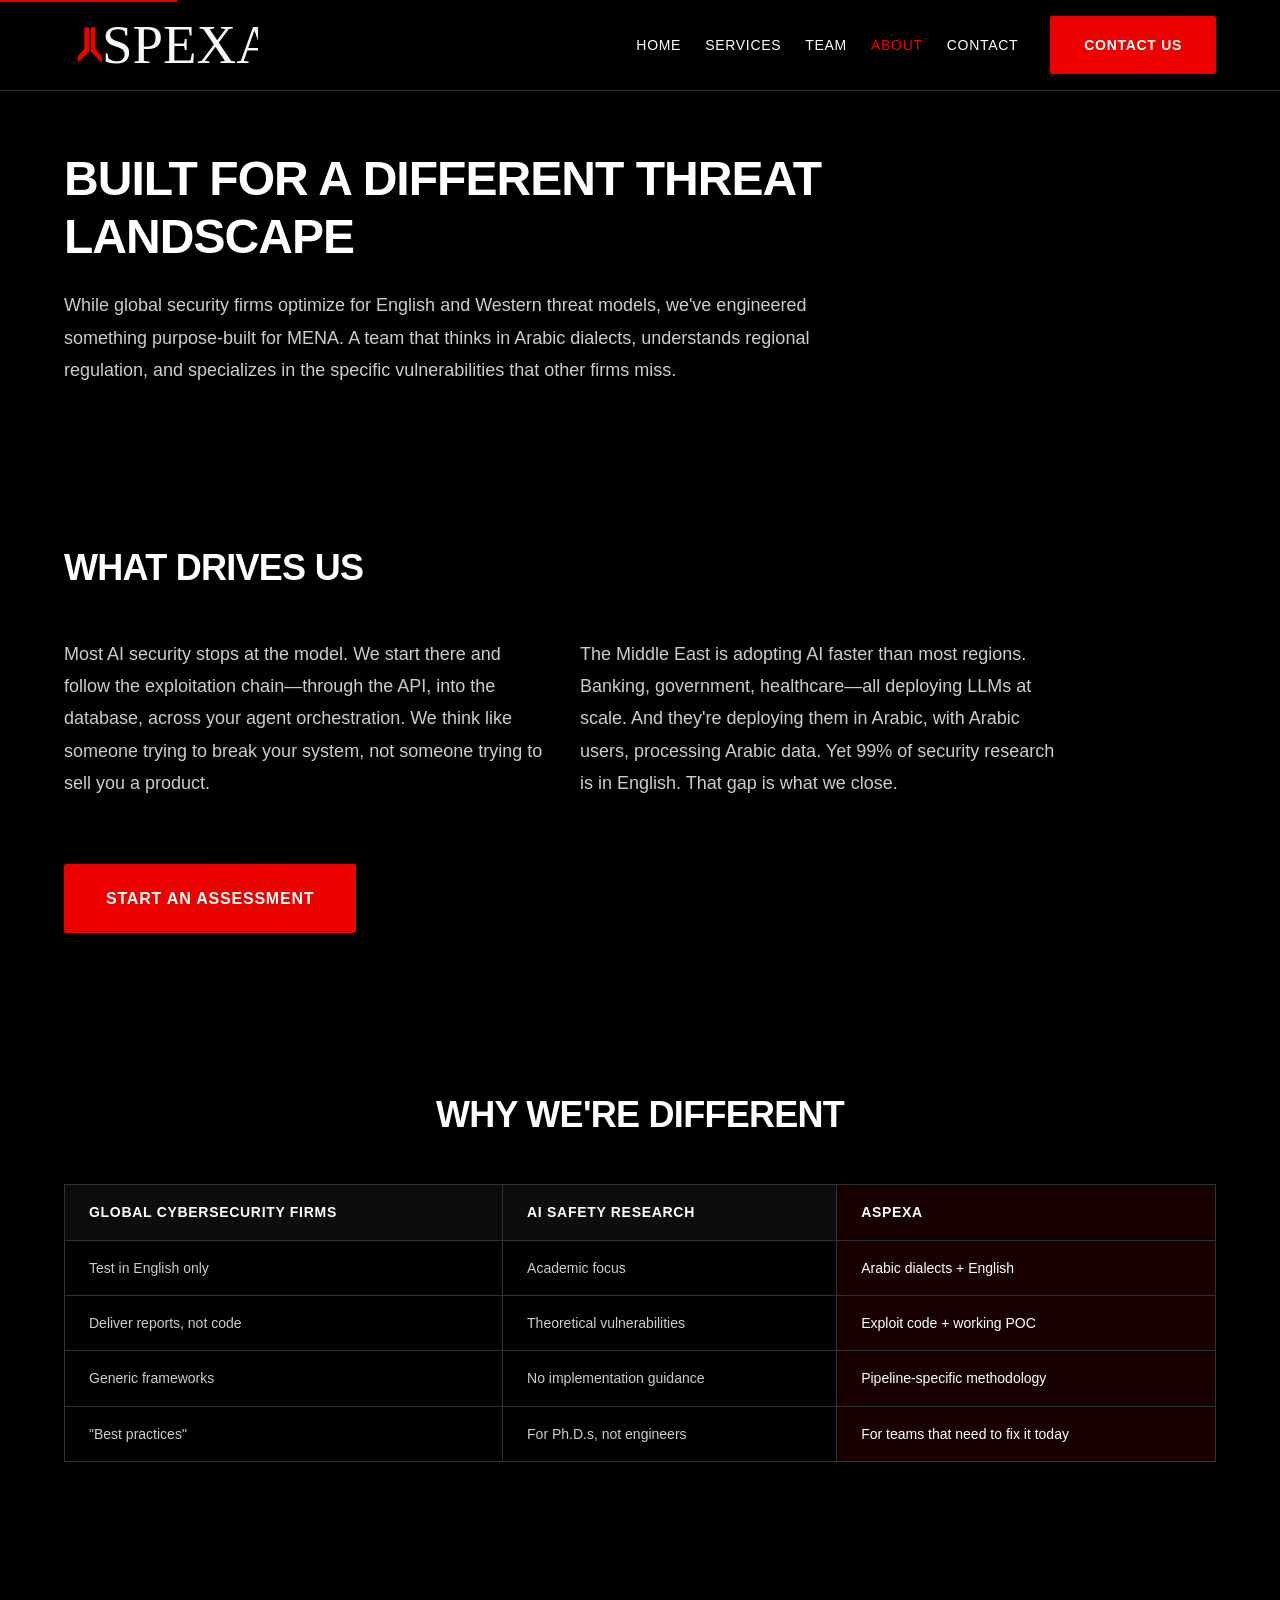
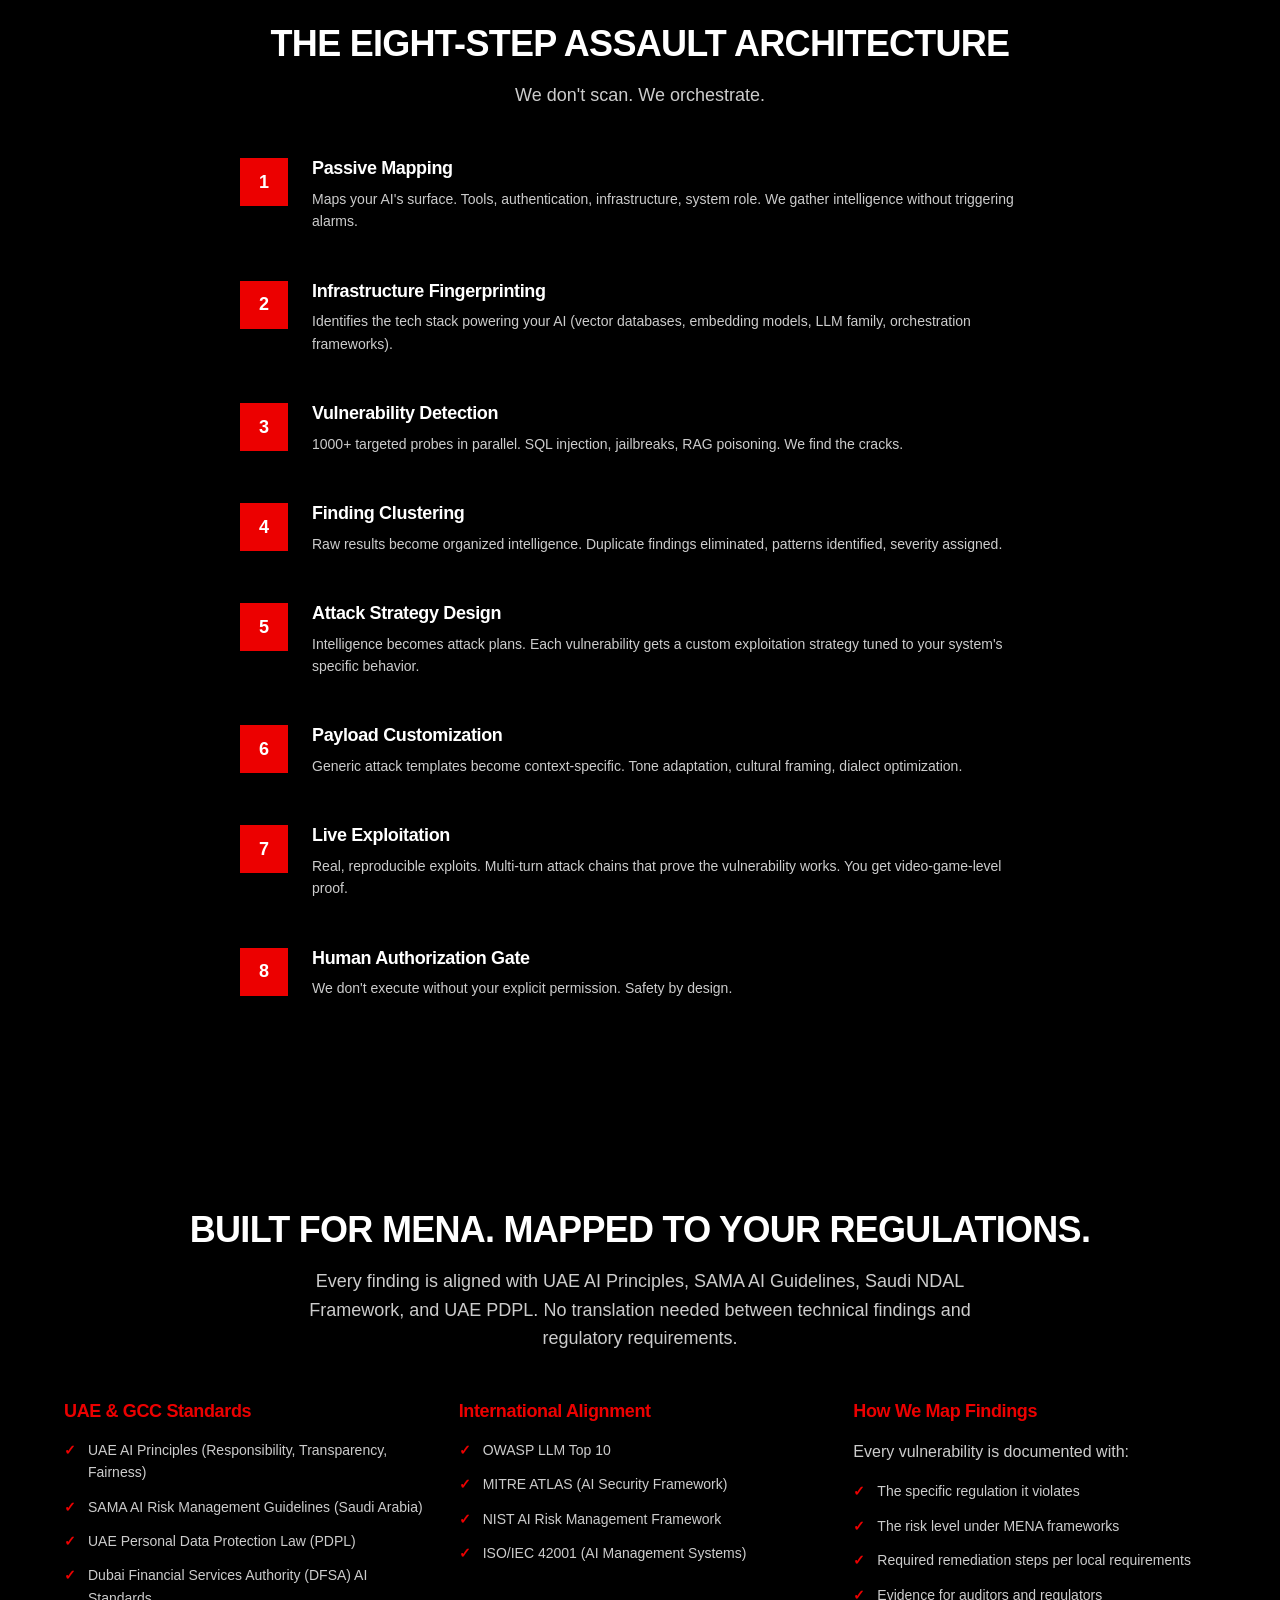
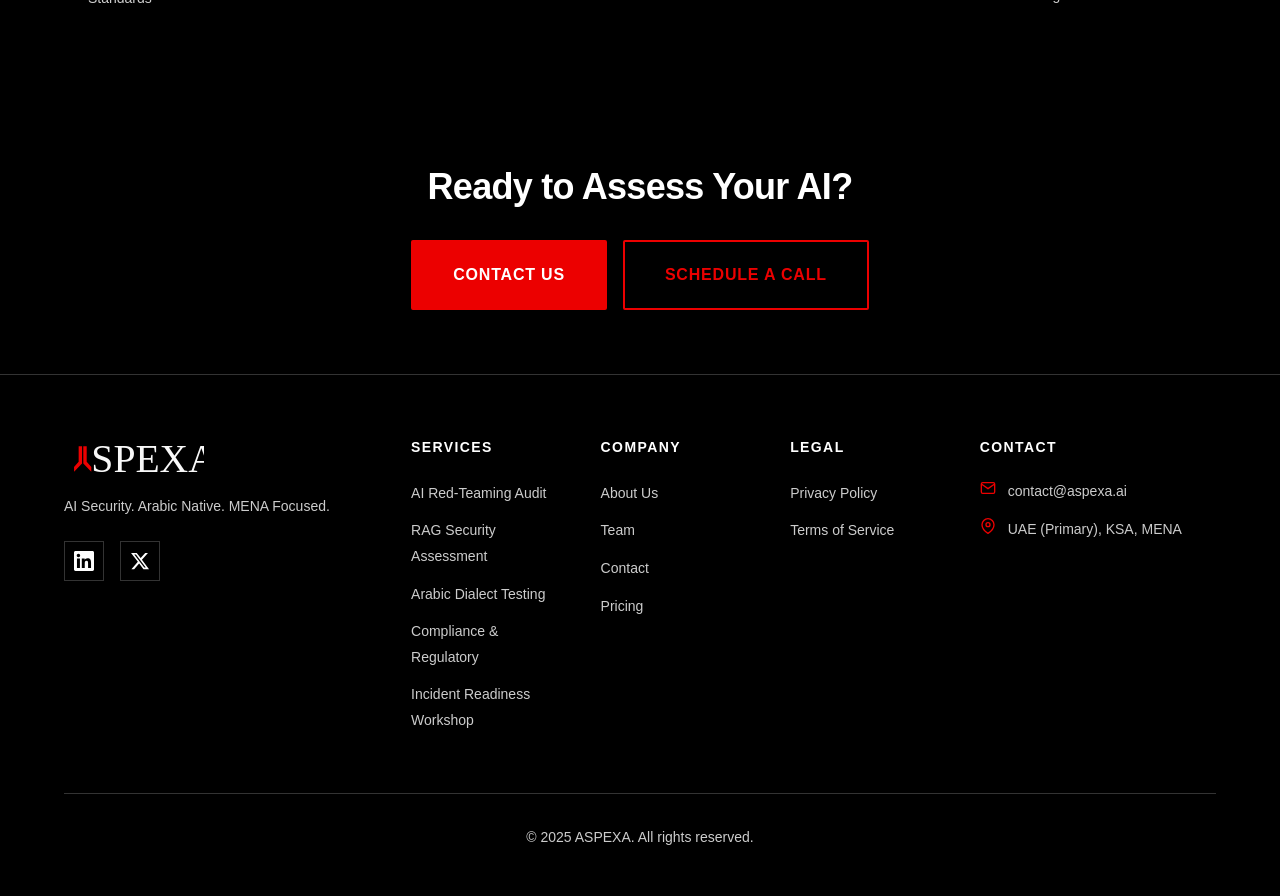
==== about.html @ b516cc1c "Build complete ASPEXA website with professional cybersecurity design - Add homepage with hero sectio" ====
<!DOCTYPE html>
<html lang="en">
<head>
  <meta charset="UTF-8">
  <meta name="viewport" content="width=device-width, initial-scale=1.0">
  <meta name="description" content="About ASPEXA - Built for a different threat landscape. AI red-teaming specialists for Arabic dialects and MENA region compliance.">
  <meta name="keywords" content="AI security, red-teaming, Arabic AI, MENA cybersecurity, about ASPEXA">
  <meta name="author" content="ASPEXA">

  <!-- Open Graph -->
  <meta property="og:title" content="About ASPEXA - AI Red-Teaming Specialists">
  <meta property="og:description" content="Built for a different threat landscape. AI security engineered for MENA.">
  <meta property="og:type" content="website">
  <meta property="og:url" content="https://aspexa.ai/about">

  <!-- Favicon -->
  <link rel="icon" type="image/png" href="logos/PNG/Snake Icons/Snake Head Icon Red.png">

  <title>About Us - ASPEXA</title>
  <link rel="stylesheet" href="css/styles.css">
</head>
<body>
  <a href="#main-content" class="skip-link">Skip to main content</a>

  <!-- Navigation -->
  <nav class="navbar" role="navigation" aria-label="Main navigation">
    <div class="container navbar-inner">
      <a href="index.html" class="navbar-logo" aria-label="ASPEXA Home">
        <img src="logos/SVG/Primary Logo/Aspexa_Logo_2025_Primary_White.svg" alt="ASPEXA Logo" width="140" height="40">
      </a>

      <div class="navbar-menu">
        <ul class="navbar-links">
          <li><a href="index.html" class="navbar-link">Home</a></li>
          <li><a href="services.html" class="navbar-link">Services</a></li>
          <li><a href="team.html" class="navbar-link">Team</a></li>
          <li><a href="about.html" class="navbar-link active">About</a></li>
          <li><a href="contact.html" class="navbar-link">Contact</a></li>
        </ul>
        <a href="contact.html" class="btn btn-primary">Contact Us</a>
      </div>

      <button class="navbar-toggle" aria-label="Toggle menu" aria-expanded="false">
        <span></span>
        <span></span>
        <span></span>
      </button>
    </div>
  </nav>

  <!-- Mobile Menu -->
  <div class="mobile-menu" id="mobile-menu" role="navigation" aria-label="Mobile navigation">
    <ul class="mobile-menu-links">
      <li><a href="index.html" class="mobile-menu-link">Home</a></li>
      <li><a href="services.html" class="mobile-menu-link">Services</a></li>
      <li><a href="team.html" class="mobile-menu-link">Team</a></li>
      <li><a href="about.html" class="mobile-menu-link">About</a></li>
      <li><a href="contact.html" class="mobile-menu-link">Contact</a></li>
      <li><a href="pricing.html" class="mobile-menu-link">Pricing</a></li>
    </ul>
  </div>

  <!-- Main Content -->
  <main id="main-content">
    <!-- Page Header -->
    <section class="page-header section-dark">
      <div class="container">
        <div class="page-header-content">
          <h1 class="page-title">Built For A Different Threat Landscape</h1>
          <p class="page-subtitle">
            While global security firms optimize for English and Western threat models, we've engineered something purpose-built for MENA. A team that thinks in Arabic dialects, understands regional regulation, and specializes in the specific vulnerabilities that other firms miss.
          </p>
        </div>
      </div>
    </section>

    <!-- Mission & Philosophy Section -->
    <section class="section section-dark">
      <div class="container">
        <div class="section-header">
          <h2 class="section-title">What Drives Us</h2>
        </div>

        <div class="grid grid-2" style="max-width: 1000px;">
          <div>
            <p style="font-size: 1.125rem; line-height: 1.8; color: var(--color-text-light);">
              Most AI security stops at the model. We start there and follow the exploitation chain—through the API, into the database, across your agent orchestration. We think like someone trying to break your system, not someone trying to sell you a product.
            </p>
          </div>
          <div>
            <p style="font-size: 1.125rem; line-height: 1.8; color: var(--color-text-light);">
              The Middle East is adopting AI faster than most regions. Banking, government, healthcare—all deploying LLMs at scale. And they're deploying them in Arabic, with Arabic users, processing Arabic data. Yet 99% of security research is in English. That gap is what we close.
            </p>
          </div>
        </div>

        <div style="margin-top: var(--space-12);">
          <a href="contact.html" class="btn btn-primary btn-lg">Start An Assessment</a>
        </div>
      </div>
    </section>

    <!-- How We're Different Section -->
    <section class="section section-dark">
      <div class="container">
        <div class="section-header text-center">
          <h2 class="section-title">Why We're Different</h2>
        </div>

        <div style="overflow-x: auto;">
          <table class="comparison-table">
            <thead>
              <tr>
                <th>Global Cybersecurity Firms</th>
                <th>AI Safety Research</th>
                <th class="highlight">ASPEXA</th>
              </tr>
            </thead>
            <tbody>
              <tr>
                <td>Test in English only</td>
                <td>Academic focus</td>
                <td class="highlight">Arabic dialects + English</td>
              </tr>
              <tr>
                <td>Deliver reports, not code</td>
                <td>Theoretical vulnerabilities</td>
                <td class="highlight">Exploit code + working POC</td>
              </tr>
              <tr>
                <td>Generic frameworks</td>
                <td>No implementation guidance</td>
                <td class="highlight">Pipeline-specific methodology</td>
              </tr>
              <tr>
                <td>"Best practices"</td>
                <td>For Ph.D.s, not engineers</td>
                <td class="highlight">For teams that need to fix it today</td>
              </tr>
            </tbody>
          </table>
        </div>
      </div>
    </section>

    <!-- Methodology Deep-Dive Section -->
    <section class="section section-dark" id="methodology">
      <div class="container">
        <div class="section-header text-center">
          <h2 class="section-title">The Eight-Step Assault Architecture</h2>
          <p class="section-subtitle" style="margin: 0 auto;">We don't scan. We orchestrate.</p>
        </div>

        <div class="timeline" style="max-width: 800px; margin: 0 auto;">
          <div class="timeline-item">
            <div class="timeline-number">1</div>
            <div class="timeline-content">
              <h4>Passive Mapping</h4>
              <p>Maps your AI's surface. Tools, authentication, infrastructure, system role. We gather intelligence without triggering alarms.</p>
            </div>
          </div>

          <div class="timeline-item">
            <div class="timeline-number">2</div>
            <div class="timeline-content">
              <h4>Infrastructure Fingerprinting</h4>
              <p>Identifies the tech stack powering your AI (vector databases, embedding models, LLM family, orchestration frameworks).</p>
            </div>
          </div>

          <div class="timeline-item">
            <div class="timeline-number">3</div>
            <div class="timeline-content">
              <h4>Vulnerability Detection</h4>
              <p>1000+ targeted probes in parallel. SQL injection, jailbreaks, RAG poisoning. We find the cracks.</p>
            </div>
          </div>

          <div class="timeline-item">
            <div class="timeline-number">4</div>
            <div class="timeline-content">
              <h4>Finding Clustering</h4>
              <p>Raw results become organized intelligence. Duplicate findings eliminated, patterns identified, severity assigned.</p>
            </div>
          </div>

          <div class="timeline-item">
            <div class="timeline-number">5</div>
            <div class="timeline-content">
              <h4>Attack Strategy Design</h4>
              <p>Intelligence becomes attack plans. Each vulnerability gets a custom exploitation strategy tuned to your system's specific behavior.</p>
            </div>
          </div>

          <div class="timeline-item">
            <div class="timeline-number">6</div>
            <div class="timeline-content">
              <h4>Payload Customization</h4>
              <p>Generic attack templates become context-specific. Tone adaptation, cultural framing, dialect optimization.</p>
            </div>
          </div>

          <div class="timeline-item">
            <div class="timeline-number">7</div>
            <div class="timeline-content">
              <h4>Live Exploitation</h4>
              <p>Real, reproducible exploits. Multi-turn attack chains that prove the vulnerability works. You get video-game-level proof.</p>
            </div>
          </div>

          <div class="timeline-item">
            <div class="timeline-number">8</div>
            <div class="timeline-content">
              <h4>Human Authorization Gate</h4>
              <p>We don't execute without your explicit permission. Safety by design.</p>
            </div>
          </div>
        </div>
      </div>
    </section>

    <!-- Compliance & Regulatory Section -->
    <section class="section section-dark">
      <div class="container">
        <div class="section-header text-center">
          <h2 class="section-title">Built For MENA. Mapped To Your Regulations.</h2>
          <p class="section-subtitle" style="margin: 0 auto;">
            Every finding is aligned with UAE AI Principles, SAMA AI Guidelines, Saudi NDAL Framework, and UAE PDPL. No translation needed between technical findings and regulatory requirements.
          </p>
        </div>

        <div class="compliance-grid">
          <div class="compliance-card">
            <h4>UAE & GCC Standards</h4>
            <ul class="compliance-list">
              <li>UAE AI Principles (Responsibility, Transparency, Fairness)</li>
              <li>SAMA AI Risk Management Guidelines (Saudi Arabia)</li>
              <li>UAE Personal Data Protection Law (PDPL)</li>
              <li>Dubai Financial Services Authority (DFSA) AI Standards</li>
            </ul>
          </div>

          <div class="compliance-card">
            <h4>International Alignment</h4>
            <ul class="compliance-list">
              <li>OWASP LLM Top 10</li>
              <li>MITRE ATLAS (AI Security Framework)</li>
              <li>NIST AI Risk Management Framework</li>
              <li>ISO/IEC 42001 (AI Management Systems)</li>
            </ul>
          </div>

          <div class="compliance-card">
            <h4>How We Map Findings</h4>
            <p style="color: var(--color-text-light); margin-bottom: var(--space-4);">Every vulnerability is documented with:</p>
            <ul class="compliance-list">
              <li>The specific regulation it violates</li>
              <li>The risk level under MENA frameworks</li>
              <li>Required remediation steps per local requirements</li>
              <li>Evidence for auditors and regulators</li>
            </ul>
          </div>
        </div>
      </div>
    </section>

    <!-- CTA Section -->
    <section class="cta-section section-dark">
      <div class="container">
        <h2 class="cta-title">Ready to Assess Your AI?</h2>
        <div class="cta-buttons">
          <a href="contact.html" class="btn btn-primary btn-lg">Contact Us</a>
          <a href="contact.html" class="btn btn-secondary btn-lg">Schedule a Call</a>
        </div>
      </div>
    </section>
  </main>

  <!-- Footer -->
  <footer class="footer" role="contentinfo">
    <div class="container">
      <div class="footer-grid">
        <div class="footer-brand">
          <img src="logos/SVG/Primary Logo/Aspexa_Logo_2025_Primary_White.svg" alt="ASPEXA" class="footer-brand-logo" width="140" height="40">
          <p class="footer-tagline">AI Security. Arabic Native. MENA Focused.</p>
          <div class="footer-social">
            <a href="https://linkedin.com/company/aspexa" aria-label="LinkedIn" target="_blank" rel="noopener noreferrer">
              <svg width="20" height="20" viewBox="0 0 24 24" fill="currentColor" aria-hidden="true">
                <path d="M20.447 20.452h-3.554v-5.569c0-1.328-.027-3.037-1.852-3.037-1.853 0-2.136 1.445-2.136 2.939v5.667H9.351V9h3.414v1.561h.046c.477-.9 1.637-1.85 3.37-1.85 3.601 0 4.267 2.37 4.267 5.455v6.286zM5.337 7.433c-1.144 0-2.063-.926-2.063-2.065 0-1.138.92-2.063 2.063-2.063 1.14 0 2.064.925 2.064 2.063 0 1.139-.925 2.065-2.064 2.065zm1.782 13.019H3.555V9h3.564v11.452zM22.225 0H1.771C.792 0 0 .774 0 1.729v20.542C0 23.227.792 24 1.771 24h20.451C23.2 24 24 23.227 24 22.271V1.729C24 .774 23.2 0 22.222 0h.003z"/>
              </svg>
            </a>
            <a href="https://twitter.com/aspexa_ai" aria-label="Twitter" target="_blank" rel="noopener noreferrer">
              <svg width="20" height="20" viewBox="0 0 24 24" fill="currentColor" aria-hidden="true">
                <path d="M18.244 2.25h3.308l-7.227 8.26 8.502 11.24H16.17l-5.214-6.817L4.99 21.75H1.68l7.73-8.835L1.254 2.25H8.08l4.713 6.231zm-1.161 17.52h1.833L7.084 4.126H5.117z"/>
              </svg>
            </a>
          </div>
        </div>

        <div>
          <h3 class="footer-heading">Services</h3>
          <ul class="footer-links">
            <li><a href="services.html#red-teaming">AI Red-Teaming Audit</a></li>
            <li><a href="services.html#rag">RAG Security Assessment</a></li>
            <li><a href="services.html#arabic">Arabic Dialect Testing</a></li>
            <li><a href="services.html#compliance">Compliance & Regulatory</a></li>
            <li><a href="services.html#workshop">Incident Readiness Workshop</a></li>
          </ul>
        </div>

        <div>
          <h3 class="footer-heading">Company</h3>
          <ul class="footer-links">
            <li><a href="about.html">About Us</a></li>
            <li><a href="team.html">Team</a></li>
            <li><a href="contact.html">Contact</a></li>
            <li><a href="pricing.html">Pricing</a></li>
          </ul>
        </div>

        <div>
          <h3 class="footer-heading">Legal</h3>
          <ul class="footer-links">
            <li><a href="privacy.html">Privacy Policy</a></li>
            <li><a href="terms.html">Terms of Service</a></li>
          </ul>
        </div>

        <div>
          <h3 class="footer-heading">Contact</h3>
          <div class="footer-contact-item">
            <svg width="16" height="16" viewBox="0 0 24 24" fill="none" stroke="currentColor" stroke-width="2" aria-hidden="true">
              <path d="M4 4h16c1.1 0 2 .9 2 2v12c0 1.1-.9 2-2 2H4c-1.1 0-2-.9-2-2V6c0-1.1.9-2 2-2z"></path>
              <polyline points="22,6 12,13 2,6"></polyline>
            </svg>
            <span>contact@aspexa.ai</span>
          </div>
          <div class="footer-contact-item">
            <svg width="16" height="16" viewBox="0 0 24 24" fill="none" stroke="currentColor" stroke-width="2" aria-hidden="true">
              <path d="M21 10c0 7-9 13-9 13s-9-6-9-13a9 9 0 0 1 18 0z"></path>
              <circle cx="12" cy="10" r="3"></circle>
            </svg>
            <span>UAE (Primary), KSA, MENA</span>
          </div>
        </div>
      </div>

      <div class="footer-bottom">
        <p>&copy; 2025 ASPEXA. All rights reserved.</p>
      </div>
    </div>
  </footer>

  <script src="js/main.js"></script>
</body>
</html>
---- css/styles.css ----
/* ASPEXA Website Stylesheet
   Design: Clean, minimalist, professional cybersecurity aesthetic
   Colors: #000000 (black), #EC0000 (red), #F8F8F8 (light gray)
*/

/* ========================================
   CSS CUSTOM PROPERTIES (Design Tokens)
======================================== */
:root {
  /* Colors */
  --color-primary-black: #000000;
  --color-accent-red: #EC0000;
  --color-light-gray: #F8F8F8;
  --color-white: #FFFFFF;
  --color-text-dark: #1A1A1A;
  --color-text-light: #CCCCCC;
  --color-border: #333333;
  --color-border-light: #E0E0E0;

  /* Typography */
  --font-family: -apple-system, BlinkMacSystemFont, 'Segoe UI', Roboto, Helvetica, Arial, sans-serif;
  --font-family-mono: 'SF Mono', 'Fira Code', 'Fira Mono', Consolas, monospace;

  --font-size-xs: 0.75rem;
  --font-size-sm: 0.875rem;
  --font-size-base: 1rem;
  --font-size-lg: 1.125rem;
  --font-size-xl: 1.25rem;
  --font-size-2xl: 1.5rem;
  --font-size-3xl: 1.875rem;
  --font-size-4xl: 2.25rem;
  --font-size-5xl: 3rem;
  --font-size-6xl: 3.75rem;

  /* Spacing (8px baseline) */
  --space-1: 0.25rem;
  --space-2: 0.5rem;
  --space-3: 0.75rem;
  --space-4: 1rem;
  --space-5: 1.25rem;
  --space-6: 1.5rem;
  --space-8: 2rem;
  --space-10: 2.5rem;
  --space-12: 3rem;
  --space-16: 4rem;
  --space-20: 5rem;
  --space-24: 6rem;

  /* Layout */
  --max-width: 1200px;
  --max-width-narrow: 800px;
  --border-radius: 2px;

  /* Transitions */
  --transition-fast: 150ms ease;
  --transition-base: 200ms ease;
}

/* ========================================
   CSS RESET & BASE STYLES
======================================== */
*, *::before, *::after {
  box-sizing: border-box;
  margin: 0;
  padding: 0;
}

html {
  font-size: 16px;
  scroll-behavior: smooth;
}

body {
  font-family: var(--font-family);
  font-size: var(--font-size-base);
  line-height: 1.6;
  color: var(--color-white);
  background-color: var(--color-primary-black);
  -webkit-font-smoothing: antialiased;
  -moz-osx-font-smoothing: grayscale;
}

img {
  max-width: 100%;
  height: auto;
  display: block;
}

a {
  color: inherit;
  text-decoration: none;
}

ul, ol {
  list-style: none;
}

button, input, textarea, select {
  font-family: inherit;
  font-size: inherit;
}

/* ========================================
   TYPOGRAPHY
======================================== */
h1, h2, h3, h4, h5, h6 {
  font-weight: 700;
  line-height: 1.2;
  letter-spacing: -0.02em;
}

h1 {
  font-size: var(--font-size-5xl);
}

h2 {
  font-size: var(--font-size-4xl);
}

h3 {
  font-size: var(--font-size-2xl);
}

h4 {
  font-size: var(--font-size-xl);
}

h5 {
  font-size: var(--font-size-lg);
}

h6 {
  font-size: var(--font-size-base);
}

p {
  margin-bottom: var(--space-4);
}

.text-uppercase {
  text-transform: uppercase;
  letter-spacing: 0.05em;
}

.text-red {
  color: var(--color-accent-red);
}

.text-gray {
  color: var(--color-text-light);
}

.text-dark {
  color: var(--color-text-dark);
}

/* ========================================
   LAYOUT UTILITIES
======================================== */
.container {
  width: 100%;
  max-width: var(--max-width);
  margin: 0 auto;
  padding: 0 var(--space-6);
}

.container-narrow {
  max-width: var(--max-width-narrow);
}

.section {
  padding: var(--space-20) 0;
}

.section-dark {
  background-color: var(--color-primary-black);
  color: var(--color-white);
}

.section-light {
  background-color: var(--color-light-gray);
  color: var(--color-text-dark);
}

.section-white {
  background-color: var(--color-white);
  color: var(--color-text-dark);
}

/* Grid System */
.grid {
  display: grid;
  gap: var(--space-8);
}

.grid-2 {
  grid-template-columns: repeat(2, 1fr);
}

.grid-3 {
  grid-template-columns: repeat(3, 1fr);
}

.grid-4 {
  grid-template-columns: repeat(4, 1fr);
}

.grid-5 {
  grid-template-columns: repeat(5, 1fr);
}

/* Flexbox Utilities */
.flex {
  display: flex;
}

.flex-col {
  flex-direction: column;
}

.items-center {
  align-items: center;
}

.justify-center {
  justify-content: center;
}

.justify-between {
  justify-content: space-between;
}

.gap-4 {
  gap: var(--space-4);
}

.gap-6 {
  gap: var(--space-6);
}

.gap-8 {
  gap: var(--space-8);
}

.text-center {
  text-align: center;
}

/* ========================================
   BUTTONS
======================================== */
.btn {
  display: inline-flex;
  align-items: center;
  justify-content: center;
  padding: var(--space-4) var(--space-8);
  font-weight: 700;
  text-transform: uppercase;
  letter-spacing: 0.05em;
  font-size: var(--font-size-sm);
  border: 2px solid transparent;
  border-radius: var(--border-radius);
  cursor: pointer;
  transition: background-color var(--transition-fast), color var(--transition-fast), border-color var(--transition-fast);
}

.btn-primary {
  background-color: var(--color-accent-red);
  color: var(--color-white);
  border-color: var(--color-accent-red);
}

.btn-primary:hover {
  background-color: #c70000;
  border-color: #c70000;
}

.btn-secondary {
  background-color: transparent;
  color: var(--color-accent-red);
  border-color: var(--color-accent-red);
}

.btn-secondary:hover {
  background-color: var(--color-accent-red);
  color: var(--color-white);
}

.btn-dark {
  background-color: var(--color-primary-black);
  color: var(--color-white);
  border-color: var(--color-primary-black);
}

.btn-dark:hover {
  background-color: var(--color-text-dark);
  border-color: var(--color-text-dark);
}

.btn-sm {
  padding: var(--space-2) var(--space-4);
  font-size: var(--font-size-xs);
}

.btn-lg {
  padding: var(--space-5) var(--space-10);
  font-size: var(--font-size-base);
}

/* Link Buttons */
.link-arrow {
  display: inline-flex;
  align-items: center;
  gap: var(--space-2);
  color: var(--color-accent-red);
  font-weight: 600;
  font-size: var(--font-size-sm);
}

.link-arrow:hover {
  text-decoration: underline;
}

/* ========================================
   NAVIGATION
======================================== */
.navbar {
  position: fixed;
  top: 0;
  left: 0;
  right: 0;
  z-index: 1000;
  background-color: var(--color-primary-black);
  border-bottom: 1px solid var(--color-border);
  padding: var(--space-4) 0;
}

.navbar-inner {
  display: flex;
  align-items: center;
  justify-content: space-between;
}

.navbar-logo img {
  height: 40px;
  width: auto;
}

.navbar-menu {
  display: flex;
  align-items: center;
  gap: var(--space-8);
}

.navbar-links {
  display: flex;
  gap: var(--space-6);
}

.navbar-link {
  font-size: var(--font-size-sm);
  font-weight: 500;
  text-transform: uppercase;
  letter-spacing: 0.05em;
  color: var(--color-white);
  transition: color var(--transition-fast);
}

.navbar-link:hover,
.navbar-link.active {
  color: var(--color-accent-red);
}

.navbar-toggle {
  display: none;
  flex-direction: column;
  gap: 5px;
  background: none;
  border: none;
  cursor: pointer;
  padding: var(--space-2);
}

.navbar-toggle span {
  display: block;
  width: 24px;
  height: 2px;
  background-color: var(--color-white);
  transition: transform var(--transition-fast), opacity var(--transition-fast);
}

/* Mobile Menu */
.mobile-menu {
  display: none;
  position: fixed;
  top: 73px;
  left: 0;
  right: 0;
  bottom: 0;
  background-color: var(--color-primary-black);
  padding: var(--space-8);
  z-index: 999;
}

.mobile-menu.active {
  display: block;
}

.mobile-menu-links {
  display: flex;
  flex-direction: column;
  gap: var(--space-6);
}

.mobile-menu-link {
  font-size: var(--font-size-xl);
  font-weight: 600;
  text-transform: uppercase;
  color: var(--color-white);
  padding: var(--space-4) 0;
  border-bottom: 1px solid var(--color-border);
}

.mobile-menu-link:hover {
  color: var(--color-accent-red);
}

/* ========================================
   HERO SECTION
======================================== */
.hero {
  min-height: 100vh;
  display: flex;
  align-items: center;
  padding-top: 80px;
  background-color: var(--color-primary-black);
}

.hero-content {
  max-width: 900px;
}

.hero-headline {
  font-size: var(--font-size-6xl);
  font-weight: 700;
  text-transform: uppercase;
  margin-bottom: var(--space-8);
  line-height: 1.1;
}

.hero-subheadline {
  font-size: var(--font-size-lg);
  color: var(--color-text-light);
  line-height: 1.8;
  margin-bottom: var(--space-10);
}

/* ========================================
   STATS SECTION
======================================== */
.stats-grid {
  display: grid;
  grid-template-columns: repeat(4, 1fr);
  gap: var(--space-6);
}

.stat-card {
  text-align: center;
  padding: var(--space-8);
  border: 1px solid var(--color-border);
}

.stat-number {
  font-size: var(--font-size-5xl);
  font-weight: 700;
  color: var(--color-accent-red);
  margin-bottom: var(--space-2);
}

.stat-label {
  font-size: var(--font-size-sm);
  text-transform: uppercase;
  letter-spacing: 0.1em;
  color: var(--color-text-light);
}

/* ========================================
   CARDS
======================================== */
.card {
  background-color: var(--color-light-gray);
  color: var(--color-text-dark);
  padding: var(--space-8);
  border: 1px solid var(--color-border-light);
}

.card-dark {
  background-color: var(--color-primary-black);
  color: var(--color-white);
  border-color: var(--color-border);
}

.card-title {
  font-size: var(--font-size-xl);
  font-weight: 700;
  margin-bottom: var(--space-4);
}

.card-content {
  font-size: var(--font-size-base);
  line-height: 1.7;
  margin-bottom: var(--space-6);
}

.card-icon {
  width: 48px;
  height: 48px;
  margin-bottom: var(--space-4);
  color: var(--color-accent-red);
}

/* Service Cards */
.service-card {
  padding: var(--space-8);
  background-color: var(--color-light-gray);
  color: var(--color-text-dark);
}

.service-card-title {
  font-size: var(--font-size-2xl);
  font-weight: 700;
  margin-bottom: var(--space-4);
}

.service-card-description {
  margin-bottom: var(--space-6);
  color: var(--color-text-dark);
  line-height: 1.7;
}

.service-card-list {
  margin-bottom: var(--space-6);
}

.service-card-list li {
  position: relative;
  padding-left: var(--space-6);
  margin-bottom: var(--space-2);
  font-size: var(--font-size-sm);
}

.service-card-list li::before {
  content: "";
  position: absolute;
  left: 0;
  top: 8px;
  width: 8px;
  height: 8px;
  background-color: var(--color-accent-red);
}

/* ========================================
   SECTION HEADERS
======================================== */
.section-header {
  margin-bottom: var(--space-12);
}

.section-title {
  font-size: var(--font-size-4xl);
  font-weight: 700;
  text-transform: uppercase;
  margin-bottom: var(--space-4);
}

.section-subtitle {
  font-size: var(--font-size-lg);
  color: var(--color-text-light);
  max-width: 700px;
}

.section-light .section-subtitle {
  color: #666;
}

/* ========================================
   METHODOLOGY / TIMELINE
======================================== */
.timeline {
  position: relative;
}

.timeline-item {
  display: flex;
  gap: var(--space-6);
  padding-bottom: var(--space-8);
}

.timeline-number {
  flex-shrink: 0;
  width: 48px;
  height: 48px;
  display: flex;
  align-items: center;
  justify-content: center;
  background-color: var(--color-accent-red);
  color: var(--color-white);
  font-weight: 700;
  font-size: var(--font-size-lg);
}

.timeline-content h4 {
  font-size: var(--font-size-lg);
  font-weight: 700;
  margin-bottom: var(--space-2);
}

.timeline-content p {
  color: var(--color-text-light);
  font-size: var(--font-size-sm);
}

/* ========================================
   NEWSLETTER
======================================== */
.newsletter {
  background-color: var(--color-primary-black);
  border: 1px solid var(--color-border);
  padding: var(--space-12);
  text-align: center;
}

.newsletter-title {
  font-size: var(--font-size-3xl);
  margin-bottom: var(--space-4);
}

.newsletter-subtitle {
  color: var(--color-text-light);
  margin-bottom: var(--space-8);
  max-width: 600px;
  margin-left: auto;
  margin-right: auto;
}

.newsletter-form {
  display: flex;
  gap: var(--space-4);
  max-width: 500px;
  margin: 0 auto;
}

.newsletter-input {
  flex: 1;
  padding: var(--space-4);
  background-color: var(--color-white);
  border: none;
  color: var(--color-text-dark);
  font-size: var(--font-size-base);
}

.newsletter-input::placeholder {
  color: #999;
}

/* ========================================
   FOOTER
======================================== */
.footer {
  background-color: var(--color-primary-black);
  border-top: 1px solid var(--color-border);
  padding: var(--space-16) 0 var(--space-8);
}

.footer-grid {
  display: grid;
  grid-template-columns: 2fr 1fr 1fr 1fr 1.5fr;
  gap: var(--space-8);
  margin-bottom: var(--space-12);
}

.footer-brand-logo {
  height: 40px;
  margin-bottom: var(--space-4);
}

.footer-tagline {
  color: var(--color-text-light);
  font-size: var(--font-size-sm);
  margin-bottom: var(--space-6);
}

.footer-social {
  display: flex;
  gap: var(--space-4);
}

.footer-social a {
  width: 40px;
  height: 40px;
  display: flex;
  align-items: center;
  justify-content: center;
  border: 1px solid var(--color-border);
  color: var(--color-white);
  transition: background-color var(--transition-fast), color var(--transition-fast);
}

.footer-social a:hover {
  background-color: var(--color-accent-red);
  border-color: var(--color-accent-red);
}

.footer-heading {
  font-size: var(--font-size-sm);
  text-transform: uppercase;
  letter-spacing: 0.1em;
  margin-bottom: var(--space-6);
  color: var(--color-white);
}

.footer-links li {
  margin-bottom: var(--space-3);
}

.footer-links a {
  color: var(--color-text-light);
  font-size: var(--font-size-sm);
  transition: color var(--transition-fast);
}

.footer-links a:hover {
  color: var(--color-accent-red);
}

.footer-contact-item {
  display: flex;
  gap: var(--space-3);
  margin-bottom: var(--space-4);
  color: var(--color-text-light);
  font-size: var(--font-size-sm);
}

.footer-contact-item svg {
  flex-shrink: 0;
  color: var(--color-accent-red);
}

.footer-bottom {
  padding-top: var(--space-8);
  border-top: 1px solid var(--color-border);
  text-align: center;
  color: var(--color-text-light);
  font-size: var(--font-size-sm);
}

/* ========================================
   FORMS
======================================== */
.form-group {
  margin-bottom: var(--space-6);
}

.form-label {
  display: block;
  margin-bottom: var(--space-2);
  font-weight: 600;
  font-size: var(--font-size-sm);
}

.form-input,
.form-select,
.form-textarea {
  width: 100%;
  padding: var(--space-4);
  background-color: var(--color-white);
  border: 1px solid var(--color-border-light);
  color: var(--color-text-dark);
  font-size: var(--font-size-base);
  border-radius: var(--border-radius);
}

.form-input:focus,
.form-select:focus,
.form-textarea:focus {
  outline: none;
  border-color: var(--color-accent-red);
}

.form-textarea {
  min-height: 150px;
  resize: vertical;
}

.form-checkbox {
  display: flex;
  align-items: flex-start;
  gap: var(--space-3);
}

.form-checkbox input {
  margin-top: 4px;
  accent-color: var(--color-accent-red);
}

.form-checkbox label {
  font-size: var(--font-size-sm);
  color: var(--color-text-light);
}

.form-error {
  color: var(--color-accent-red);
  font-size: var(--font-size-sm);
  margin-top: var(--space-2);
}

/* ========================================
   FAQ ACCORDION
======================================== */
.accordion {
  border: 1px solid var(--color-border);
}

.accordion-item {
  border-bottom: 1px solid var(--color-border);
}

.accordion-item:last-child {
  border-bottom: none;
}

.accordion-header {
  width: 100%;
  padding: var(--space-6);
  background: none;
  border: none;
  text-align: left;
  cursor: pointer;
  display: flex;
  justify-content: space-between;
  align-items: center;
  gap: var(--space-4);
  color: var(--color-white);
  font-weight: 600;
  font-size: var(--font-size-base);
}

.accordion-header:hover {
  color: var(--color-accent-red);
}

.accordion-icon {
  flex-shrink: 0;
  width: 20px;
  height: 20px;
  transition: transform var(--transition-base);
}

.accordion-item.active .accordion-icon {
  transform: rotate(45deg);
}

.accordion-content {
  display: none;
  padding: 0 var(--space-6) var(--space-6);
  color: var(--color-text-light);
  line-height: 1.8;
}

.accordion-item.active .accordion-content {
  display: block;
}

/* ========================================
   TEAM CARDS
======================================== */
.team-grid {
  display: grid;
  grid-template-columns: repeat(5, 1fr);
  gap: var(--space-6);
}

.team-card {
  background-color: var(--color-light-gray);
  text-align: center;
  padding: var(--space-6);
}

.team-card-image {
  width: 150px;
  height: 150px;
  margin: 0 auto var(--space-4);
  background-color: #ddd;
  display: flex;
  align-items: center;
  justify-content: center;
  color: #999;
  font-size: var(--font-size-sm);
}

.team-card-image img {
  width: 100%;
  height: 100%;
  object-fit: cover;
}

.team-card-name {
  font-size: var(--font-size-lg);
  font-weight: 700;
  color: var(--color-text-dark);
  margin-bottom: var(--space-2);
}

.team-card-role {
  font-size: var(--font-size-sm);
  color: var(--color-accent-red);
  margin-bottom: var(--space-4);
}

.team-card-linkedin {
  display: inline-flex;
  align-items: center;
  justify-content: center;
  width: 36px;
  height: 36px;
  border: 1px solid var(--color-border-light);
  color: var(--color-text-dark);
  transition: background-color var(--transition-fast), color var(--transition-fast);
}

.team-card-linkedin:hover {
  background-color: var(--color-accent-red);
  border-color: var(--color-accent-red);
  color: var(--color-white);
}

/* Team page - larger cards */
.team-grid-large {
  grid-template-columns: repeat(2, 1fr);
  gap: var(--space-8);
}

.team-card-large {
  padding: var(--space-8);
}

.team-card-large .team-card-image {
  width: 200px;
  height: 200px;
}

/* ========================================
   COMPARISON TABLE
======================================== */
.comparison-table {
  width: 100%;
  border-collapse: collapse;
}

.comparison-table th,
.comparison-table td {
  padding: var(--space-4) var(--space-6);
  text-align: left;
  border: 1px solid var(--color-border);
}

.comparison-table th {
  background-color: rgba(255, 255, 255, 0.05);
  font-weight: 700;
  text-transform: uppercase;
  font-size: var(--font-size-sm);
  letter-spacing: 0.05em;
}

.comparison-table td {
  font-size: var(--font-size-sm);
  color: var(--color-text-light);
}

.comparison-table .highlight {
  background-color: rgba(236, 0, 0, 0.1);
  color: var(--color-white);
}

/* ========================================
   PAGE HEADER
======================================== */
.page-header {
  padding-top: 150px;
  padding-bottom: var(--space-16);
  background-color: var(--color-primary-black);
}

.page-header-content {
  max-width: 800px;
}

.page-title {
  font-size: var(--font-size-5xl);
  font-weight: 700;
  text-transform: uppercase;
  margin-bottom: var(--space-6);
}

.page-subtitle {
  font-size: var(--font-size-lg);
  color: var(--color-text-light);
  line-height: 1.8;
}

/* ========================================
   PRICING CARDS
======================================== */
.pricing-grid {
  display: grid;
  grid-template-columns: repeat(3, 1fr);
  gap: var(--space-8);
}

.pricing-card {
  background-color: var(--color-light-gray);
  color: var(--color-text-dark);
  padding: var(--space-8);
  text-align: center;
}

.pricing-card-tier {
  font-size: var(--font-size-sm);
  text-transform: uppercase;
  letter-spacing: 0.1em;
  color: var(--color-accent-red);
  margin-bottom: var(--space-4);
}

.pricing-card-title {
  font-size: var(--font-size-2xl);
  font-weight: 700;
  margin-bottom: var(--space-4);
}

.pricing-card-duration {
  font-size: var(--font-size-sm);
  color: #666;
  margin-bottom: var(--space-6);
}

.pricing-card-features {
  text-align: left;
  margin-bottom: var(--space-8);
}

.pricing-card-features li {
  padding: var(--space-3) 0;
  border-bottom: 1px solid var(--color-border-light);
  font-size: var(--font-size-sm);
}

.pricing-card-price {
  font-size: var(--font-size-lg);
  font-weight: 600;
  margin-bottom: var(--space-6);
}

/* ========================================
   CONTACT INFO CARDS
======================================== */
.contact-info-grid {
  display: grid;
  grid-template-columns: repeat(3, 1fr);
  gap: var(--space-6);
}

.contact-info-card {
  text-align: center;
  padding: var(--space-8);
  border: 1px solid var(--color-border);
}

.contact-info-icon {
  width: 48px;
  height: 48px;
  margin: 0 auto var(--space-4);
  color: var(--color-accent-red);
}

.contact-info-title {
  font-size: var(--font-size-lg);
  font-weight: 700;
  margin-bottom: var(--space-2);
}

.contact-info-text {
  color: var(--color-text-light);
  font-size: var(--font-size-sm);
}

/* ========================================
   CTA SECTION
======================================== */
.cta-section {
  text-align: center;
  padding: var(--space-16) 0;
  background-color: var(--color-primary-black);
}

.cta-title {
  font-size: var(--font-size-4xl);
  margin-bottom: var(--space-8);
}

.cta-buttons {
  display: flex;
  gap: var(--space-4);
  justify-content: center;
}

/* ========================================
   LEGAL PAGES
======================================== */
.legal-content {
  max-width: 800px;
  margin: 0 auto;
}

.legal-content h2 {
  font-size: var(--font-size-2xl);
  margin-top: var(--space-12);
  margin-bottom: var(--space-4);
}

.legal-content h3 {
  font-size: var(--font-size-xl);
  margin-top: var(--space-8);
  margin-bottom: var(--space-3);
}

.legal-content p {
  color: var(--color-text-light);
  margin-bottom: var(--space-4);
}

.legal-content ul {
  margin-bottom: var(--space-4);
  padding-left: var(--space-6);
}

.legal-content li {
  color: var(--color-text-light);
  margin-bottom: var(--space-2);
  position: relative;
}

.legal-content li::before {
  content: "\2022";
  color: var(--color-accent-red);
  position: absolute;
  left: calc(var(--space-6) * -1);
}

/* ========================================
   LOCATION CARDS
======================================== */
.location-grid {
  display: grid;
  grid-template-columns: repeat(4, 1fr);
  gap: var(--space-6);
}

.location-card {
  text-align: center;
  padding: var(--space-6);
  border: 1px solid var(--color-border);
}

.location-flag {
  font-size: var(--font-size-4xl);
  margin-bottom: var(--space-4);
}

.location-name {
  font-size: var(--font-size-base);
  font-weight: 600;
}

.location-primary {
  color: var(--color-accent-red);
  font-size: var(--font-size-xs);
  text-transform: uppercase;
  letter-spacing: 0.1em;
  margin-top: var(--space-2);
}

/* ========================================
   COMPLIANCE SECTION
======================================== */
.compliance-grid {
  display: grid;
  grid-template-columns: repeat(3, 1fr);
  gap: var(--space-8);
}

.compliance-card h4 {
  font-size: var(--font-size-lg);
  margin-bottom: var(--space-4);
  color: var(--color-accent-red);
}

.compliance-list li {
  display: flex;
  align-items: flex-start;
  gap: var(--space-3);
  margin-bottom: var(--space-3);
  font-size: var(--font-size-sm);
  color: var(--color-text-light);
}

.compliance-list li::before {
  content: "\2713";
  color: var(--color-accent-red);
  font-weight: 700;
}

/* ========================================
   RESPONSIVE STYLES
======================================== */
@media (max-width: 1024px) {
  .grid-5 {
    grid-template-columns: repeat(3, 1fr);
  }

  .team-grid {
    grid-template-columns: repeat(3, 1fr);
  }

  .footer-grid {
    grid-template-columns: repeat(3, 1fr);
  }

  .location-grid {
    grid-template-columns: repeat(2, 1fr);
  }
}

@media (max-width: 768px) {
  h1, .hero-headline {
    font-size: var(--font-size-4xl);
  }

  h2, .section-title, .page-title {
    font-size: var(--font-size-3xl);
  }

  .section {
    padding: var(--space-12) 0;
  }

  .navbar-links,
  .navbar-menu .btn {
    display: none;
  }

  .navbar-toggle {
    display: flex;
  }

  .grid-2,
  .grid-3,
  .grid-4,
  .grid-5 {
    grid-template-columns: 1fr;
  }

  .stats-grid {
    grid-template-columns: repeat(2, 1fr);
  }

  .team-grid,
  .team-grid-large {
    grid-template-columns: repeat(2, 1fr);
  }

  .footer-grid {
    grid-template-columns: 1fr;
    text-align: center;
  }

  .footer-brand {
    margin-bottom: var(--space-8);
  }

  .footer-social {
    justify-content: center;
  }

  .pricing-grid {
    grid-template-columns: 1fr;
  }

  .contact-info-grid {
    grid-template-columns: 1fr;
  }

  .newsletter-form {
    flex-direction: column;
  }

  .cta-buttons {
    flex-direction: column;
    align-items: center;
  }

  .compliance-grid {
    grid-template-columns: 1fr;
  }

  .location-grid {
    grid-template-columns: repeat(2, 1fr);
  }

  .comparison-table {
    display: block;
    overflow-x: auto;
  }
}

@media (max-width: 480px) {
  .container {
    padding: 0 var(--space-4);
  }

  h1, .hero-headline {
    font-size: var(--font-size-3xl);
  }

  .stats-grid {
    grid-template-columns: 1fr;
  }

  .team-grid,
  .team-grid-large {
    grid-template-columns: 1fr;
  }

  .location-grid {
    grid-template-columns: 1fr;
  }
}

/* ========================================
   ACCESSIBILITY
======================================== */
.sr-only {
  position: absolute;
  width: 1px;
  height: 1px;
  padding: 0;
  margin: -1px;
  overflow: hidden;
  clip: rect(0, 0, 0, 0);
  white-space: nowrap;
  border: 0;
}

:focus-visible {
  outline: 2px solid var(--color-accent-red);
  outline-offset: 2px;
}

/* Skip to content link */
.skip-link {
  position: absolute;
  top: -40px;
  left: 0;
  background: var(--color-accent-red);
  color: var(--color-white);
  padding: var(--space-2) var(--space-4);
  z-index: 9999;
}

.skip-link:focus {
  top: 0;
}

/* Reduce motion for users who prefer it */
@media (prefers-reduced-motion: reduce) {
  *,
  *::before,
  *::after {
    animation-duration: 0.01ms !important;
    animation-iteration-count: 1 !important;
    transition-duration: 0.01ms !important;
    scroll-behavior: auto !important;
  }
}
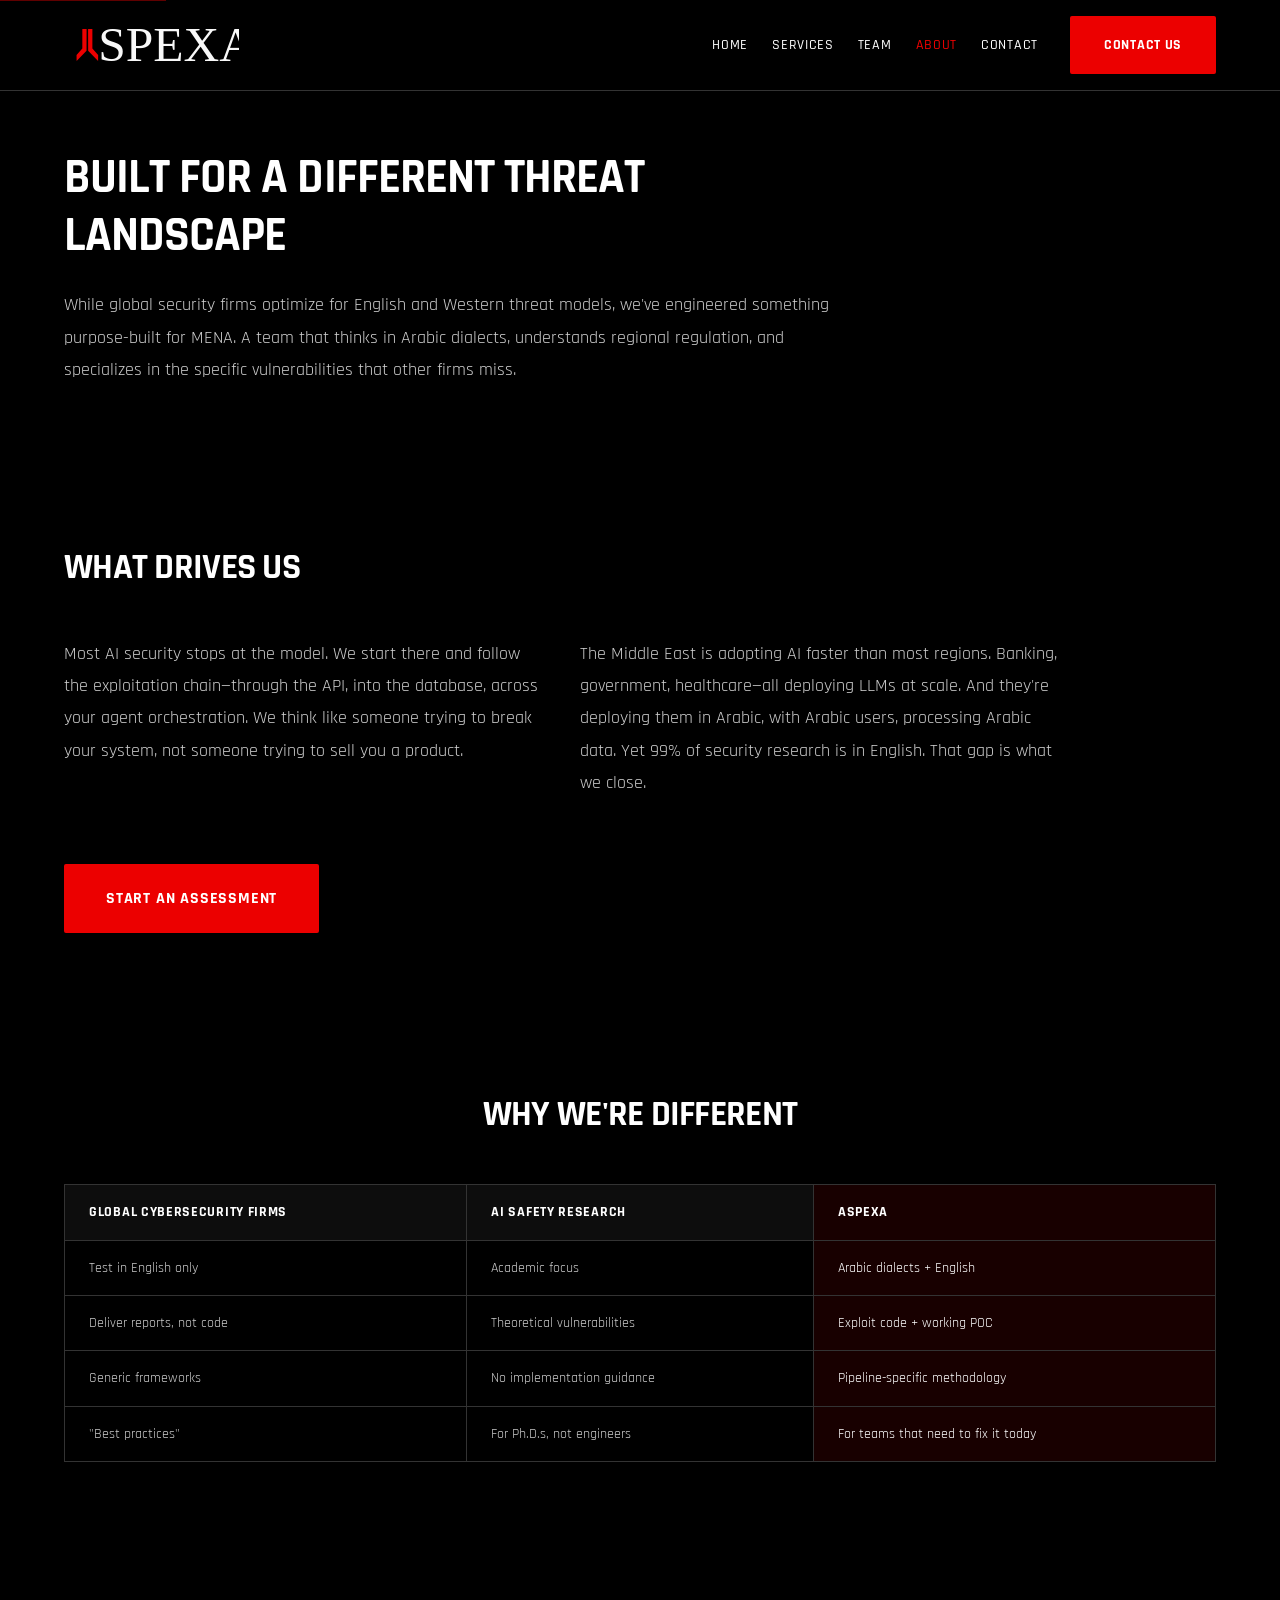
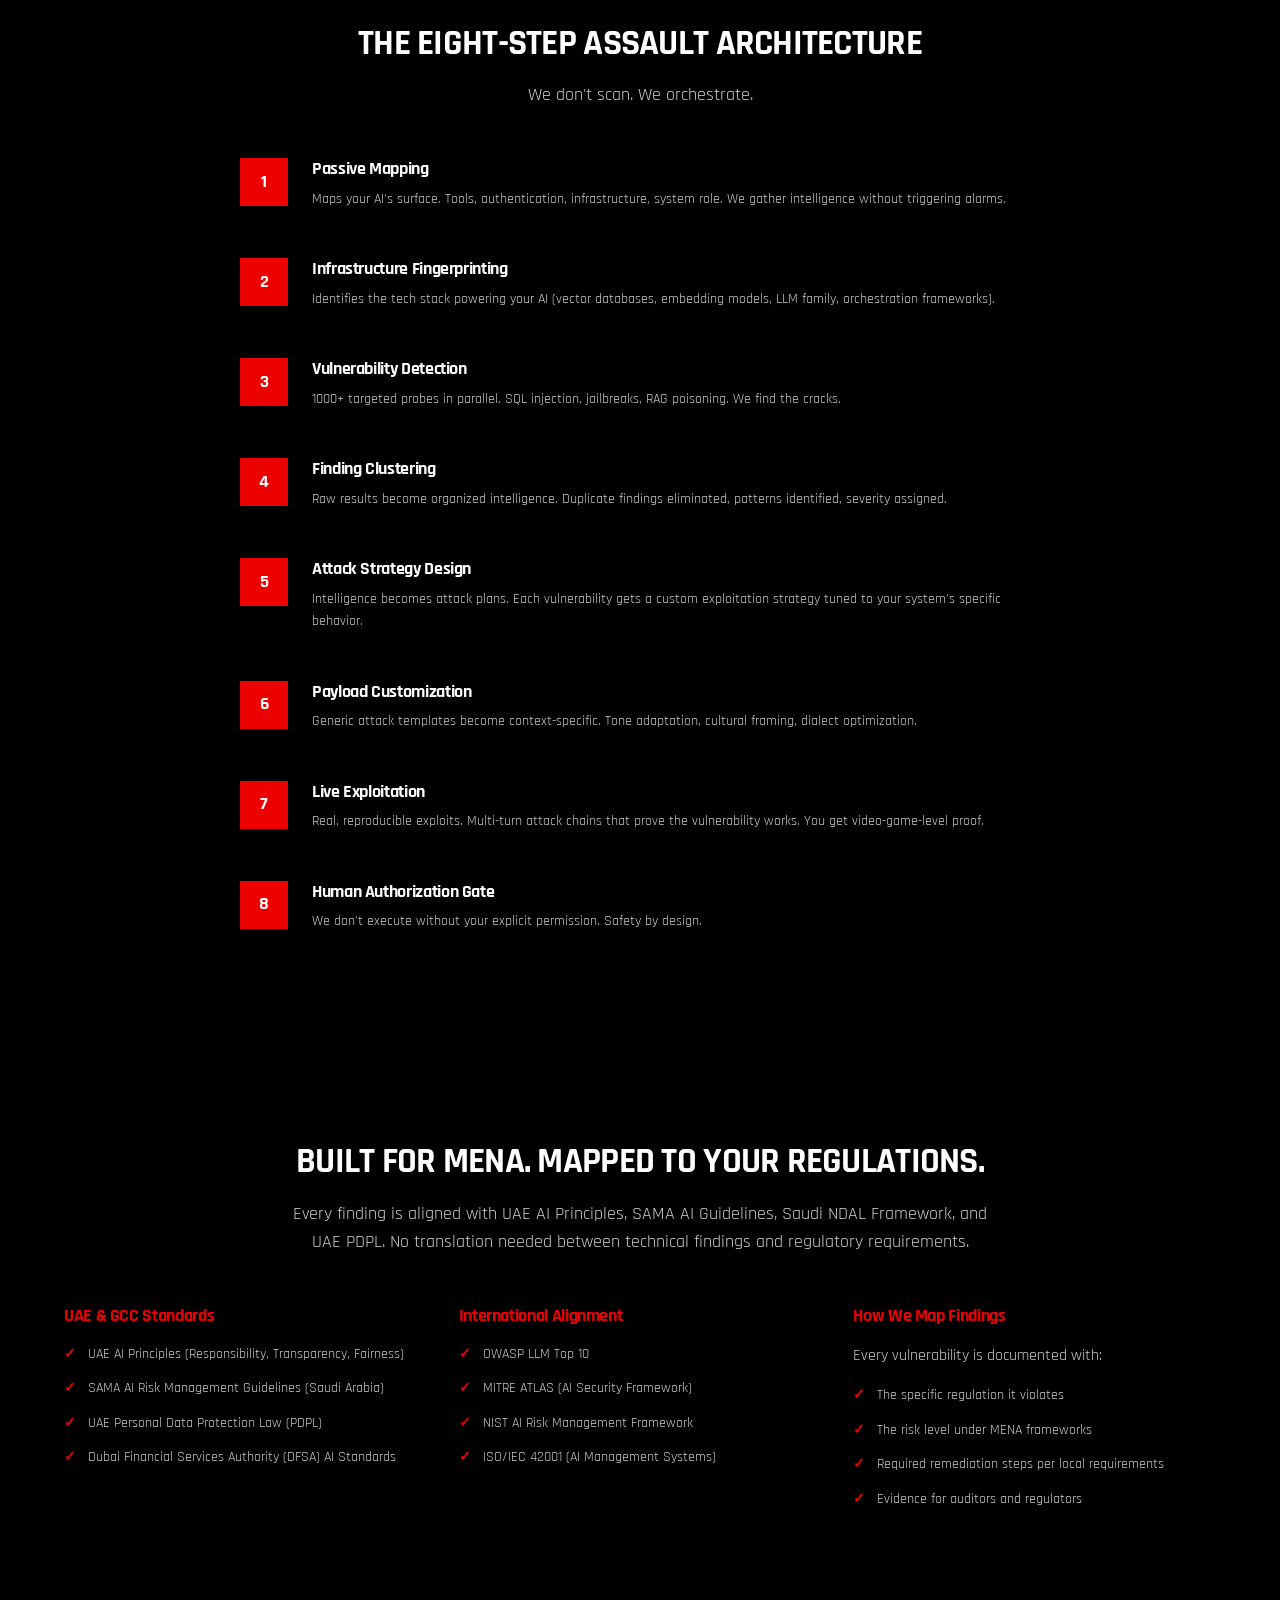
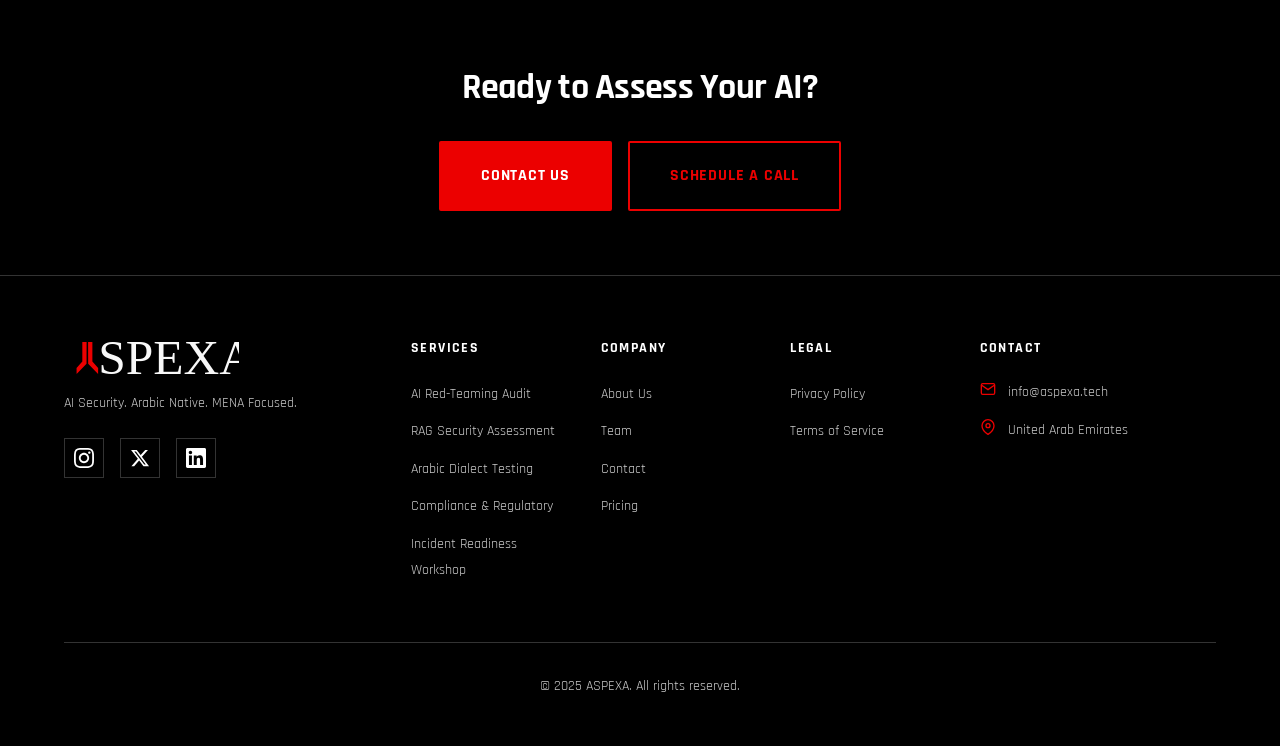
==== commit d70e3b5f: "Update website per new prompt specifications - Add Rajdhani font from Google Fonts - Increase transi" ====
--- a/about.html
+++ b/about.html
@@ -284,14 +284,19 @@
           <img src="logos/SVG/Primary Logo/Aspexa_Logo_2025_Primary_White.svg" alt="ASPEXA" class="footer-brand-logo" width="140" height="40">
           <p class="footer-tagline">AI Security. Arabic Native. MENA Focused.</p>
           <div class="footer-social">
+            <a href="https://instagram.com/aspexa.ai" aria-label="Instagram" target="_blank" rel="noopener noreferrer">
+              <svg width="20" height="20" viewBox="0 0 24 24" fill="currentColor" aria-hidden="true">
+                <path d="M12 2.163c3.204 0 3.584.012 4.85.07 3.252.148 4.771 1.691 4.919 4.919.058 1.265.069 1.645.069 4.849 0 3.205-.012 3.584-.069 4.849-.149 3.225-1.664 4.771-4.919 4.919-1.266.058-1.644.07-4.85.07-3.204 0-3.584-.012-4.849-.07-3.26-.149-4.771-1.699-4.919-4.92-.058-1.265-.07-1.644-.07-4.849 0-3.204.013-3.583.07-4.849.149-3.227 1.664-4.771 4.919-4.919 1.266-.057 1.645-.069 4.849-.069zm0-2.163c-3.259 0-3.667.014-4.947.072-4.358.2-6.78 2.618-6.98 6.98-.059 1.281-.073 1.689-.073 4.948 0 3.259.014 3.668.072 4.948.2 4.358 2.618 6.78 6.98 6.98 1.281.058 1.689.072 4.948.072 3.259 0 3.668-.014 4.948-.072 4.354-.2 6.782-2.618 6.979-6.98.059-1.28.073-1.689.073-4.948 0-3.259-.014-3.667-.072-4.947-.196-4.354-2.617-6.78-6.979-6.98-1.281-.059-1.69-.073-4.949-.073zm0 5.838c-3.403 0-6.162 2.759-6.162 6.162s2.759 6.163 6.162 6.163 6.162-2.759 6.162-6.163c0-3.403-2.759-6.162-6.162-6.162zm0 10.162c-2.209 0-4-1.79-4-4 0-2.209 1.791-4 4-4s4 1.791 4 4c0 2.21-1.791 4-4 4zm6.406-11.845c-.796 0-1.441.645-1.441 1.44s.645 1.44 1.441 1.44c.795 0 1.439-.645 1.439-1.44s-.644-1.44-1.439-1.44z"/>
+              </svg>
+            </a>
+            <a href="https://twitter.com/aspexa_ai" aria-label="X (Twitter)" target="_blank" rel="noopener noreferrer">
+              <svg width="20" height="20" viewBox="0 0 24 24" fill="currentColor" aria-hidden="true">
+                <path d="M18.244 2.25h3.308l-7.227 8.26 8.502 11.24H16.17l-5.214-6.817L4.99 21.75H1.68l7.73-8.835L1.254 2.25H8.08l4.713 6.231zm-1.161 17.52h1.833L7.084 4.126H5.117z"/>
+              </svg>
+            </a>
             <a href="https://linkedin.com/company/aspexa" aria-label="LinkedIn" target="_blank" rel="noopener noreferrer">
               <svg width="20" height="20" viewBox="0 0 24 24" fill="currentColor" aria-hidden="true">
                 <path d="M20.447 20.452h-3.554v-5.569c0-1.328-.027-3.037-1.852-3.037-1.853 0-2.136 1.445-2.136 2.939v5.667H9.351V9h3.414v1.561h.046c.477-.9 1.637-1.85 3.37-1.85 3.601 0 4.267 2.37 4.267 5.455v6.286zM5.337 7.433c-1.144 0-2.063-.926-2.063-2.065 0-1.138.92-2.063 2.063-2.063 1.14 0 2.064.925 2.064 2.063 0 1.139-.925 2.065-2.064 2.065zm1.782 13.019H3.555V9h3.564v11.452zM22.225 0H1.771C.792 0 0 .774 0 1.729v20.542C0 23.227.792 24 1.771 24h20.451C23.2 24 24 23.227 24 22.271V1.729C24 .774 23.2 0 22.222 0h.003z"/>
-              </svg>
-            </a>
-            <a href="https://twitter.com/aspexa_ai" aria-label="Twitter" target="_blank" rel="noopener noreferrer">
-              <svg width="20" height="20" viewBox="0 0 24 24" fill="currentColor" aria-hidden="true">
-                <path d="M18.244 2.25h3.308l-7.227 8.26 8.502 11.24H16.17l-5.214-6.817L4.99 21.75H1.68l7.73-8.835L1.254 2.25H8.08l4.713 6.231zm-1.161 17.52h1.833L7.084 4.126H5.117z"/>
               </svg>
             </a>
           </div>
@@ -333,14 +338,14 @@
               <path d="M4 4h16c1.1 0 2 .9 2 2v12c0 1.1-.9 2-2 2H4c-1.1 0-2-.9-2-2V6c0-1.1.9-2 2-2z"></path>
               <polyline points="22,6 12,13 2,6"></polyline>
             </svg>
-            <span>contact@aspexa.ai</span>
+            <span>info@aspexa.tech</span>
           </div>
           <div class="footer-contact-item">
             <svg width="16" height="16" viewBox="0 0 24 24" fill="none" stroke="currentColor" stroke-width="2" aria-hidden="true">
               <path d="M21 10c0 7-9 13-9 13s-9-6-9-13a9 9 0 0 1 18 0z"></path>
               <circle cx="12" cy="10" r="3"></circle>
             </svg>
-            <span>UAE (Primary), KSA, MENA</span>
+            <span>United Arab Emirates</span>
           </div>
         </div>
       </div>
--- a/css/styles.css
+++ b/css/styles.css
@@ -1,7 +1,13 @@
 /* ASPEXA Website Stylesheet
    Design: Clean, minimalist, professional cybersecurity aesthetic
    Colors: #000000 (black), #EC0000 (red), #F8F8F8 (light gray)
+   Font: Radjhani (Google Fonts)
 */
+
+/* ========================================
+   GOOGLE FONTS - Radjhani
+======================================== */
+@import url('https://fonts.googleapis.com/css2?family=Rajdhani:wght@300;400;500;600;700&display=swap');
 
 /* ========================================
    CSS CUSTOM PROPERTIES (Design Tokens)
@@ -17,8 +23,8 @@
   --color-border: #333333;
   --color-border-light: #E0E0E0;
 
-  /* Typography */
-  --font-family: -apple-system, BlinkMacSystemFont, 'Segoe UI', Roboto, Helvetica, Arial, sans-serif;
+  /* Typography - Radjhani as primary */
+  --font-family: 'Rajdhani', sans-serif;
   --font-family-mono: 'SF Mono', 'Fira Code', 'Fira Mono', Consolas, monospace;
 
   --font-size-xs: 0.75rem;
@@ -51,9 +57,10 @@
   --max-width-narrow: 800px;
   --border-radius: 2px;
 
-  /* Transitions */
-  --transition-fast: 150ms ease;
-  --transition-base: 200ms ease;
+  /* Transitions - Smooth 400-600ms */
+  --transition-fast: 400ms ease;
+  --transition-base: 500ms ease;
+  --transition-slow: 600ms ease;
 }
 
 /* ========================================
@@ -68,6 +75,7 @@
 html {
   font-size: 16px;
   scroll-behavior: smooth;
+  overflow-x: hidden;
 }
 
 body {
@@ -341,9 +349,17 @@
   justify-content: space-between;
 }
 
+.navbar-logo {
+  display: flex;
+  align-items: center;
+  flex-shrink: 0;
+}
+
 .navbar-logo img {
-  height: 40px;
+  height: 36px;
   width: auto;
+  max-width: 180px;
+  display: block;
 }
 
 .navbar-menu {
@@ -455,6 +471,37 @@
   margin-bottom: var(--space-10);
 }
 
+/* Snake Icon in Hero */
+.hero-icon {
+  margin: var(--space-8) 0;
+  opacity: 0;
+  animation: fadeInSnake 1s ease forwards;
+  animation-delay: 0.3s;
+}
+
+.snake-icon {
+  width: 80px;
+  height: auto;
+  filter: drop-shadow(0 4px 20px rgba(236, 0, 0, 0.3));
+  transition: transform var(--transition-base), filter var(--transition-base);
+}
+
+.snake-icon:hover {
+  transform: scale(1.1);
+  filter: drop-shadow(0 6px 30px rgba(236, 0, 0, 0.5));
+}
+
+@keyframes fadeInSnake {
+  from {
+    opacity: 0;
+    transform: translateY(20px);
+  }
+  to {
+    opacity: 1;
+    transform: translateY(0);
+  }
+}
+
 /* ========================================
    STATS SECTION
 ======================================== */
@@ -560,6 +607,88 @@
 }
 
 /* ========================================
+   SERVICE CARDS - Dark Bordered Design
+======================================== */
+.services-grid {
+  display: grid;
+  grid-template-columns: repeat(2, 1fr);
+  gap: var(--space-8);
+}
+
+.service-card-dark {
+  background-color: transparent;
+  border: 1px dashed rgba(255, 255, 255, 0.15);
+  border-radius: 8px;
+  padding: var(--space-8);
+  transition: border-color 0.3s ease;
+}
+
+.service-card-dark:hover {
+  border-color: rgba(236, 0, 0, 0.4);
+}
+
+.service-card-dark-title {
+  font-size: var(--font-size-xl);
+  font-weight: 700;
+  color: var(--color-accent-red);
+  margin-bottom: var(--space-4);
+  text-transform: uppercase;
+  letter-spacing: 0.02em;
+}
+
+.service-card-dark-description {
+  font-size: var(--font-size-base);
+  color: var(--color-white);
+  margin-bottom: var(--space-6);
+  line-height: 1.7;
+}
+
+.service-card-dark-heading {
+  font-size: var(--font-size-sm);
+  font-weight: 700;
+  color: var(--color-white);
+  text-transform: uppercase;
+  letter-spacing: 0.05em;
+  margin-bottom: var(--space-3);
+  margin-top: var(--space-6);
+}
+
+.service-card-dark-list {
+  margin-bottom: var(--space-4);
+  padding-left: var(--space-5);
+}
+
+.service-card-dark-list li {
+  position: relative;
+  padding-left: var(--space-4);
+  margin-bottom: var(--space-3);
+  font-size: var(--font-size-base);
+  color: var(--color-white);
+  line-height: 1.5;
+  list-style: none;
+}
+
+.service-card-dark-list li::before {
+  content: "•";
+  position: absolute;
+  left: 0;
+  color: var(--color-accent-red);
+  font-weight: 700;
+}
+
+.service-card-dark-ideal {
+  font-size: var(--font-size-sm);
+  color: var(--color-text-light);
+  margin-top: var(--space-6);
+  padding-top: var(--space-4);
+  border-top: 1px solid rgba(255, 255, 255, 0.1);
+}
+
+.service-card-dark-ideal strong {
+  color: var(--color-white);
+}
+
+/* ========================================
    SECTION HEADERS
 ======================================== */
 .section-header {
@@ -680,7 +809,9 @@
 }
 
 .footer-brand-logo {
-  height: 40px;
+  height: 36px;
+  width: auto;
+  max-width: 180px;
   margin-bottom: var(--space-4);
 }
 
@@ -872,7 +1003,7 @@
 }
 
 /* ========================================
-   TEAM CARDS
+   TEAM CARDS - Modern Design
 ======================================== */
 .team-grid {
   display: grid;
@@ -881,21 +1012,34 @@
 }
 
 .team-card {
-  background-color: var(--color-light-gray);
+  background: linear-gradient(145deg, #ffffff 0%, #f0f0f0 100%);
   text-align: center;
-  padding: var(--space-6);
+  padding: var(--space-8);
+  border-radius: 16px;
+  box-shadow: 0 4px 20px rgba(0, 0, 0, 0.08);
+  border: 1px solid rgba(0, 0, 0, 0.05);
+  transition: transform 0.3s ease, box-shadow 0.3s ease;
+}
+
+.team-card:hover {
+  transform: translateY(-8px);
+  box-shadow: 0 12px 40px rgba(0, 0, 0, 0.15);
 }
 
 .team-card-image {
-  width: 150px;
-  height: 150px;
-  margin: 0 auto var(--space-4);
-  background-color: #ddd;
+  width: 140px;
+  height: 140px;
+  margin: 0 auto var(--space-6);
+  background: linear-gradient(135deg, #e0e0e0 0%, #c0c0c0 100%);
   display: flex;
   align-items: center;
   justify-content: center;
-  color: #999;
-  font-size: var(--font-size-sm);
+  color: #888;
+  font-size: var(--font-size-sm);
+  border-radius: 50%;
+  overflow: hidden;
+  border: 4px solid var(--color-white);
+  box-shadow: 0 4px 15px rgba(0, 0, 0, 0.1);
 }
 
 .team-card-image img {
@@ -905,7 +1049,7 @@
 }
 
 .team-card-name {
-  font-size: var(--font-size-lg);
+  font-size: var(--font-size-xl);
   font-weight: 700;
   color: var(--color-text-dark);
   margin-bottom: var(--space-2);
@@ -914,39 +1058,216 @@
 .team-card-role {
   font-size: var(--font-size-sm);
   color: var(--color-accent-red);
+  margin-bottom: var(--space-5);
+  font-weight: 500;
+  line-height: 1.4;
+}
+
+.team-card-linkedin {
+  display: inline-flex;
+  align-items: center;
+  justify-content: center;
+  width: 44px;
+  height: 44px;
+  background: linear-gradient(135deg, #0077b5 0%, #005582 100%);
+  border: none;
+  border-radius: 12px;
+  color: var(--color-white);
+  transition: transform 0.2s ease, box-shadow 0.2s ease;
+}
+
+.team-card-linkedin:hover {
+  transform: scale(1.1);
+  box-shadow: 0 4px 15px rgba(0, 119, 181, 0.4);
+  color: var(--color-white);
+}
+
+/* Team page - larger cards in 2-column grid */
+.team-grid-large {
+  display: grid;
+  grid-template-columns: repeat(2, 1fr);
+  gap: var(--space-8);
+}
+
+.team-card-large {
+  padding: var(--space-10);
+  display: flex;
+  flex-direction: column;
+  align-items: center;
+}
+
+.team-card-large .team-card-image {
+  width: 180px;
+  height: 180px;
+  border-width: 5px;
+}
+
+.team-card-large .team-card-name {
+  font-size: var(--font-size-2xl);
+}
+
+.team-card-large .team-card-role {
+  font-size: var(--font-size-base);
+}
+
+/* ========================================
+   TEAM PAGE - Professional Dark Design
+======================================== */
+.team-section {
+  padding-bottom: var(--space-16);
+}
+
+.team-section-header {
+  margin-bottom: var(--space-10);
+}
+
+.team-section-label {
+  display: inline-block;
+  font-size: var(--font-size-xs);
+  text-transform: uppercase;
+  letter-spacing: 0.2em;
+  color: var(--color-accent-red);
+  font-weight: 600;
+  margin-bottom: var(--space-3);
+}
+
+.team-section-title {
+  font-size: var(--font-size-3xl);
+  font-weight: 700;
+  color: var(--color-white);
+}
+
+/* Team Grids */
+.team-leadership-grid {
+  display: grid;
+  grid-template-columns: repeat(3, 1fr);
+  gap: var(--space-6);
+}
+
+.team-exec-grid {
+  display: grid;
+  grid-template-columns: repeat(2, 1fr);
+  gap: var(--space-6);
+  max-width: 800px;
+}
+
+.team-tech-grid {
+  display: grid;
+  grid-template-columns: repeat(5, 1fr);
+  gap: var(--space-5);
+}
+
+/* Team Member Card - Dark Professional */
+.team-member-card {
+  background: linear-gradient(180deg, rgba(255,255,255,0.03) 0%, rgba(255,255,255,0.01) 100%);
+  border: 1px solid rgba(255, 255, 255, 0.08);
+  border-radius: 16px;
+  padding: var(--space-8);
+  text-align: center;
+  transition: border-color 0.3s ease, transform 0.3s ease;
+}
+
+.team-member-card:hover {
+  border-color: rgba(236, 0, 0, 0.3);
+  transform: translateY(-4px);
+}
+
+/* Featured Card (Co-Founders) */
+.team-member-featured {
+  background: linear-gradient(180deg, rgba(236, 0, 0, 0.08) 0%, rgba(236, 0, 0, 0.02) 100%);
+  border-color: rgba(236, 0, 0, 0.2);
+}
+
+.team-member-featured:hover {
+  border-color: rgba(236, 0, 0, 0.5);
+}
+
+/* Team Member Image */
+.team-member-image {
+  width: 100px;
+  height: 100px;
+  margin: 0 auto var(--space-5);
+  border-radius: 50%;
+  overflow: hidden;
+  background: linear-gradient(135deg, rgba(255,255,255,0.1) 0%, rgba(255,255,255,0.05) 100%);
+  border: 2px solid rgba(255, 255, 255, 0.1);
+}
+
+.team-member-featured .team-member-image {
+  width: 120px;
+  height: 120px;
+  border-color: rgba(236, 0, 0, 0.3);
+}
+
+.team-member-placeholder {
+  width: 100%;
+  height: 100%;
+  display: flex;
+  align-items: center;
+  justify-content: center;
+  color: rgba(255, 255, 255, 0.3);
+}
+
+.team-member-image img {
+  width: 100%;
+  height: 100%;
+  object-fit: cover;
+  filter: grayscale(100%);
+  transition: filter var(--transition-base);
+}
+
+.team-member-card:hover .team-member-image img {
+  filter: grayscale(0%);
+}
+
+/* Team Member Info */
+.team-member-info {
+  display: flex;
+  flex-direction: column;
+  align-items: center;
+}
+
+.team-member-name {
+  font-size: var(--font-size-lg);
+  font-weight: 700;
+  color: var(--color-white);
+  margin-bottom: var(--space-2);
+}
+
+.team-member-featured .team-member-name {
+  font-size: var(--font-size-xl);
+}
+
+.team-member-role {
+  font-size: var(--font-size-sm);
+  color: var(--color-text-light);
   margin-bottom: var(--space-4);
-}
-
-.team-card-linkedin {
+  line-height: 1.4;
+}
+
+.team-member-featured .team-member-role {
+  color: var(--color-accent-red);
+  font-weight: 500;
+}
+
+/* LinkedIn Button */
+.team-member-linkedin {
   display: inline-flex;
   align-items: center;
   justify-content: center;
   width: 36px;
   height: 36px;
-  border: 1px solid var(--color-border-light);
-  color: var(--color-text-dark);
-  transition: background-color var(--transition-fast), color var(--transition-fast);
-}
-
-.team-card-linkedin:hover {
-  background-color: var(--color-accent-red);
-  border-color: var(--color-accent-red);
-  color: var(--color-white);
-}
-
-/* Team page - larger cards */
-.team-grid-large {
-  grid-template-columns: repeat(2, 1fr);
-  gap: var(--space-8);
-}
-
-.team-card-large {
-  padding: var(--space-8);
-}
-
-.team-card-large .team-card-image {
-  width: 200px;
-  height: 200px;
+  background: rgba(255, 255, 255, 0.05);
+  border: 1px solid rgba(255, 255, 255, 0.1);
+  border-radius: 8px;
+  color: var(--color-text-light);
+  transition: all 0.2s ease;
+}
+
+.team-member-linkedin:hover {
+  background: #0077b5;
+  border-color: #0077b5;
+  color: var(--color-white);
 }
 
 /* ========================================
@@ -1009,56 +1330,144 @@
 }
 
 /* ========================================
-   PRICING CARDS
+   PRICING CARDS - Modern Design
 ======================================== */
 .pricing-grid {
   display: grid;
   grid-template-columns: repeat(3, 1fr);
-  gap: var(--space-8);
+  gap: var(--space-6);
+  align-items: stretch;
 }
 
 .pricing-card {
-  background-color: var(--color-light-gray);
+  background: linear-gradient(180deg, #ffffff 0%, #fafafa 100%);
   color: var(--color-text-dark);
-  padding: var(--space-8);
+  padding: var(--space-10);
   text-align: center;
-}
-
-.pricing-card-tier {
-  font-size: var(--font-size-sm);
+  border-radius: 24px;
+  box-shadow: 0 4px 25px rgba(0, 0, 0, 0.08);
+  border: 1px solid rgba(0, 0, 0, 0.06);
+  position: relative;
+  display: flex;
+  flex-direction: column;
+  transition: transform 0.3s ease, box-shadow 0.3s ease;
+}
+
+.pricing-card:hover {
+  transform: translateY(-5px);
+  box-shadow: 0 12px 40px rgba(0, 0, 0, 0.12);
+}
+
+/* Featured/Popular Card */
+.pricing-card.featured {
+  background: linear-gradient(180deg, #1a1a1a 0%, #000000 100%);
+  color: var(--color-white);
+  transform: scale(1.05);
+  z-index: 10;
+  border: 2px solid var(--color-accent-red);
+  box-shadow: 0 8px 40px rgba(236, 0, 0, 0.2);
+}
+
+.pricing-card.featured:hover {
+  transform: scale(1.05) translateY(-5px);
+  box-shadow: 0 15px 50px rgba(236, 0, 0, 0.3);
+}
+
+.pricing-card-badge {
+  position: absolute;
+  top: -14px;
+  left: 50%;
+  transform: translateX(-50%);
+  background: linear-gradient(135deg, var(--color-accent-red) 0%, #b30000 100%);
+  color: var(--color-white);
+  padding: var(--space-2) var(--space-6);
+  font-size: var(--font-size-xs);
+  font-weight: 700;
   text-transform: uppercase;
   letter-spacing: 0.1em;
-  color: var(--color-accent-red);
-  margin-bottom: var(--space-4);
+  border-radius: 20px;
+  box-shadow: 0 4px 15px rgba(236, 0, 0, 0.4);
+}
+
+.pricing-card-tier {
+  font-size: var(--font-size-xs);
+  text-transform: uppercase;
+  letter-spacing: 0.15em;
+  color: var(--color-accent-red);
+  margin-bottom: var(--space-3);
+  font-weight: 600;
+}
+
+.pricing-card.featured .pricing-card-tier {
+  color: var(--color-accent-red);
 }
 
 .pricing-card-title {
   font-size: var(--font-size-2xl);
-  font-weight: 700;
-  margin-bottom: var(--space-4);
+  font-weight: 800;
+  margin-bottom: var(--space-2);
 }
 
 .pricing-card-duration {
   font-size: var(--font-size-sm);
-  color: #666;
-  margin-bottom: var(--space-6);
+  color: #888;
+  margin-bottom: var(--space-8);
+  padding-bottom: var(--space-6);
+  border-bottom: 1px solid rgba(0, 0, 0, 0.1);
+}
+
+.pricing-card.featured .pricing-card-duration {
+  color: var(--color-text-light);
+  border-bottom-color: rgba(255, 255, 255, 0.1);
 }
 
 .pricing-card-features {
   text-align: left;
   margin-bottom: var(--space-8);
+  flex-grow: 1;
 }
 
 .pricing-card-features li {
   padding: var(--space-3) 0;
-  border-bottom: 1px solid var(--color-border-light);
-  font-size: var(--font-size-sm);
+  font-size: var(--font-size-sm);
+  display: flex;
+  align-items: flex-start;
+  gap: var(--space-3);
+}
+
+.pricing-card-features li::before {
+  content: "✓";
+  color: var(--color-accent-red);
+  font-weight: 700;
+  flex-shrink: 0;
+}
+
+.pricing-card.featured .pricing-card-features li {
+  color: var(--color-text-light);
 }
 
 .pricing-card-price {
   font-size: var(--font-size-lg);
-  font-weight: 600;
+  font-weight: 700;
   margin-bottom: var(--space-6);
+  color: var(--color-text-dark);
+}
+
+.pricing-card.featured .pricing-card-price {
+  color: var(--color-white);
+}
+
+.pricing-card .btn {
+  width: 100%;
+  padding: var(--space-4) var(--space-6);
+  border-radius: 12px;
+  font-size: var(--font-size-sm);
+}
+
+.pricing-card.featured .btn {
+  background: linear-gradient(135deg, var(--color-accent-red) 0%, #b30000 100%);
+  border-color: var(--color-accent-red);
+  box-shadow: 0 4px 15px rgba(236, 0, 0, 0.3);
 }
 
 /* ========================================
@@ -1229,6 +1638,14 @@
   }
 
   .team-grid {
+    grid-template-columns: repeat(3, 1fr);
+  }
+
+  .team-leadership-grid {
+    grid-template-columns: repeat(3, 1fr);
+  }
+
+  .team-tech-grid {
     grid-template-columns: repeat(3, 1fr);
   }
 
@@ -1279,6 +1696,22 @@
     grid-template-columns: repeat(2, 1fr);
   }
 
+  .team-leadership-grid {
+    grid-template-columns: 1fr;
+    max-width: 400px;
+    margin: 0 auto;
+  }
+
+  .team-exec-grid {
+    grid-template-columns: 1fr;
+    max-width: 400px;
+    margin: 0 auto;
+  }
+
+  .team-tech-grid {
+    grid-template-columns: repeat(2, 1fr);
+  }
+
   .footer-grid {
     grid-template-columns: 1fr;
     text-align: center;
@@ -1300,6 +1733,10 @@
     grid-template-columns: 1fr;
   }
 
+  .services-grid {
+    grid-template-columns: 1fr;
+  }
+
   .newsletter-form {
     flex-direction: column;
   }
@@ -1339,6 +1776,12 @@
   .team-grid,
   .team-grid-large {
     grid-template-columns: 1fr;
+  }
+
+  .team-tech-grid {
+    grid-template-columns: 1fr;
+    max-width: 400px;
+    margin: 0 auto;
   }
 
   .location-grid {
@@ -1369,16 +1812,17 @@
 /* Skip to content link */
 .skip-link {
   position: absolute;
-  top: -40px;
+  top: 0;
   left: 0;
   background: var(--color-accent-red);
   color: var(--color-white);
   padding: var(--space-2) var(--space-4);
   z-index: 9999;
+  transform: translateY(-100%);
 }
 
 .skip-link:focus {
-  top: 0;
+  transform: translateY(0);
 }
 
 /* Reduce motion for users who prefer it */
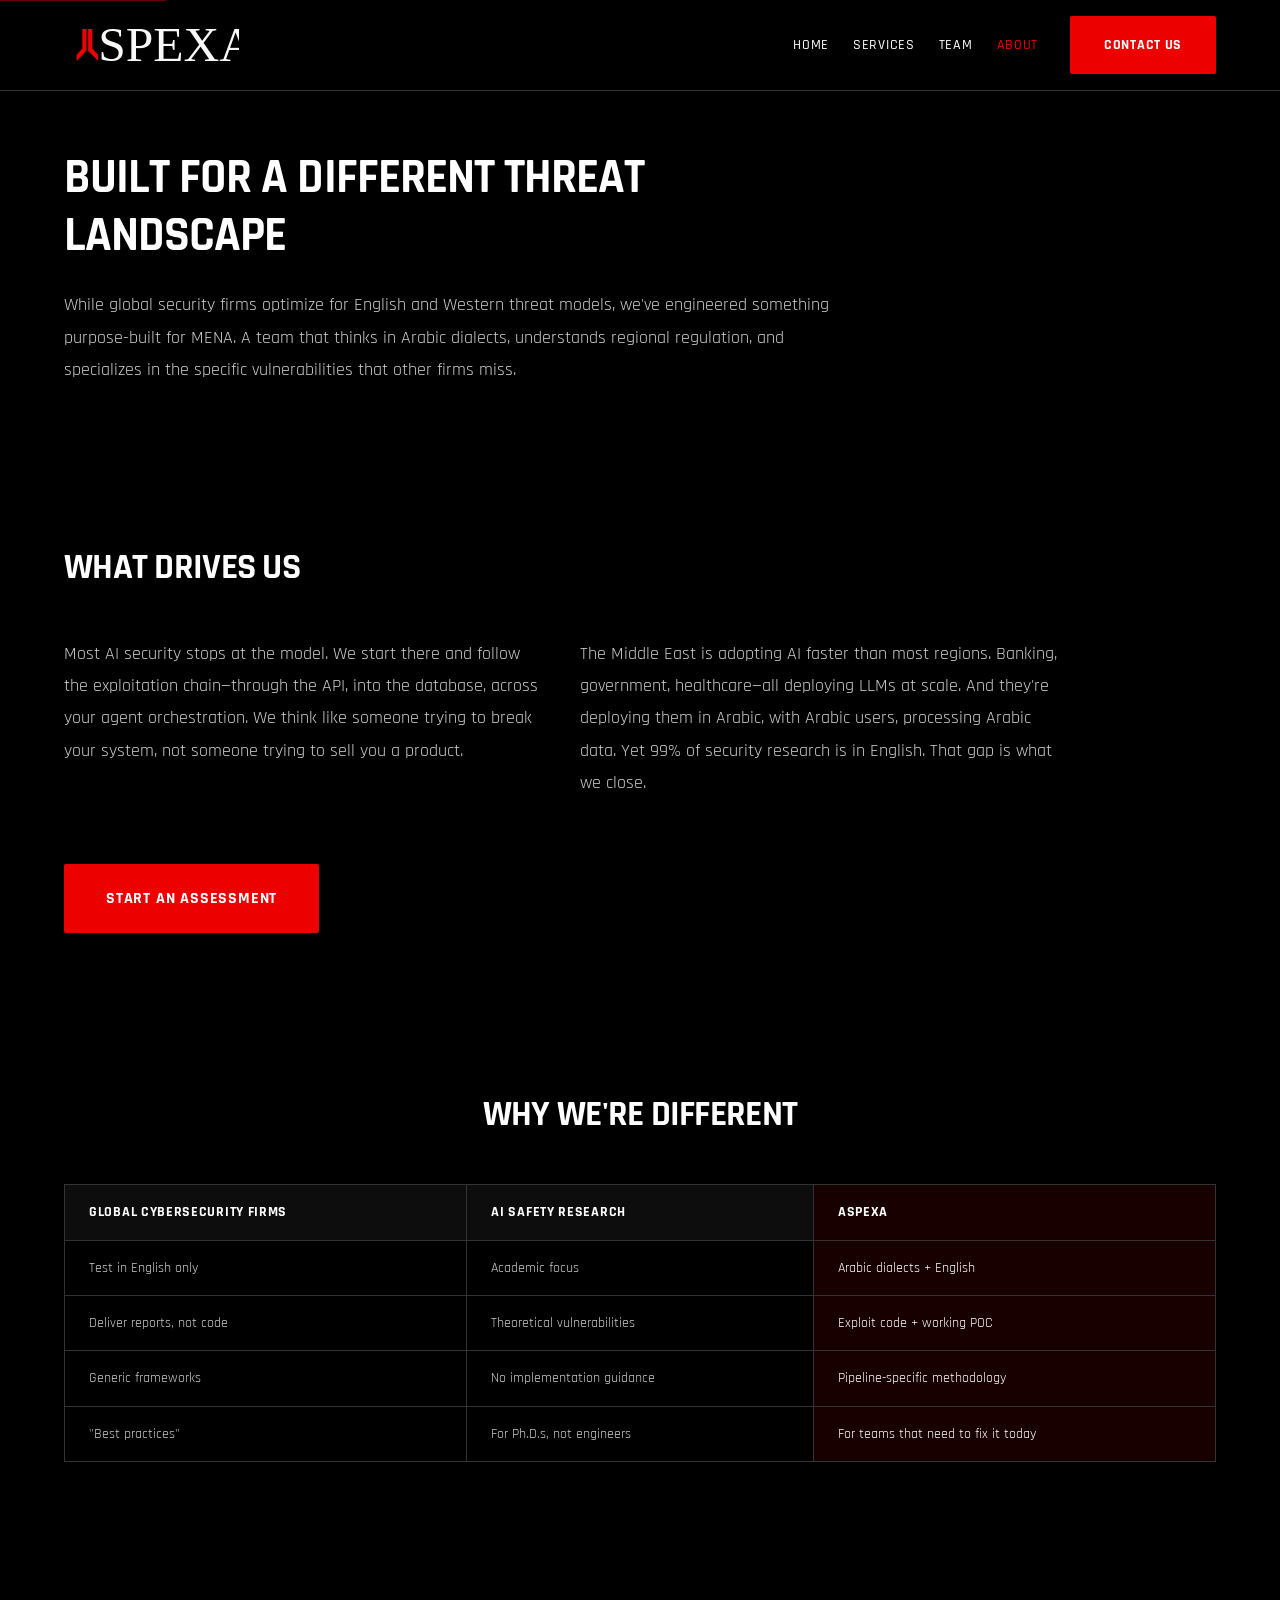
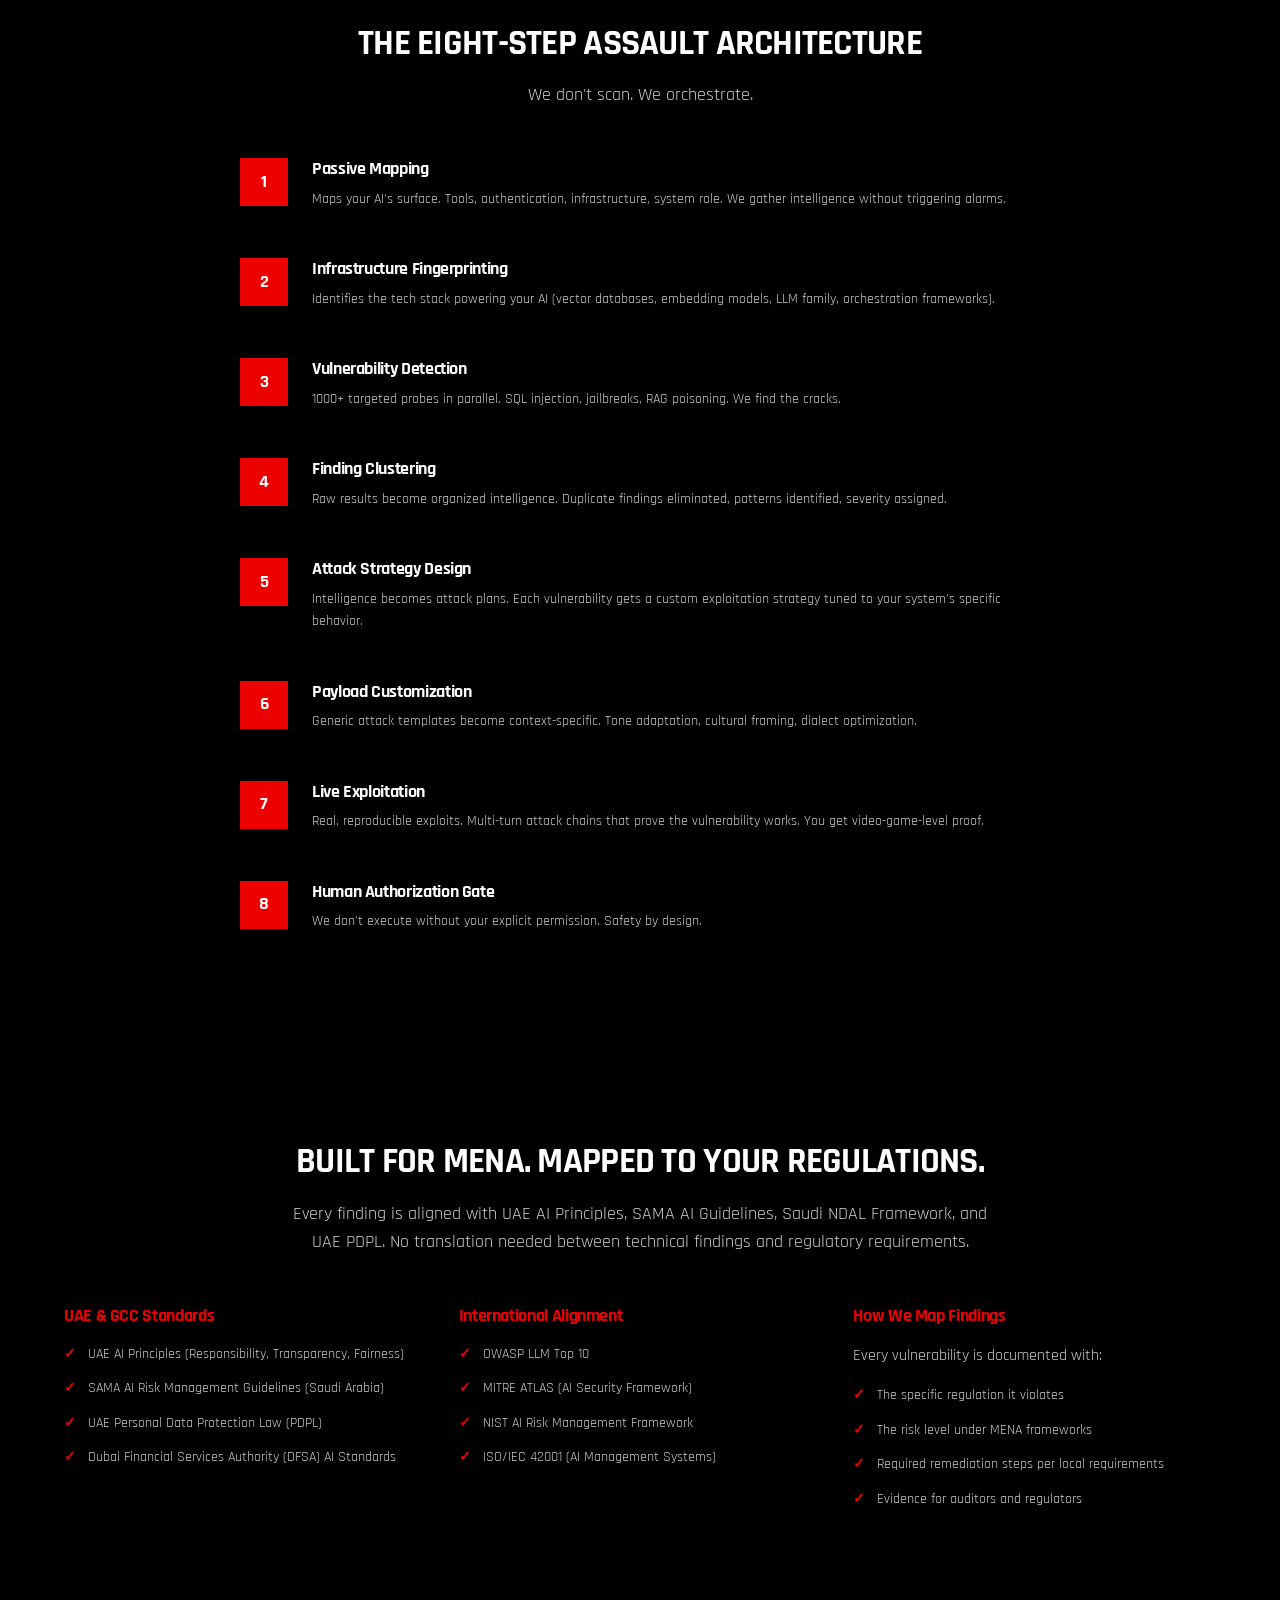
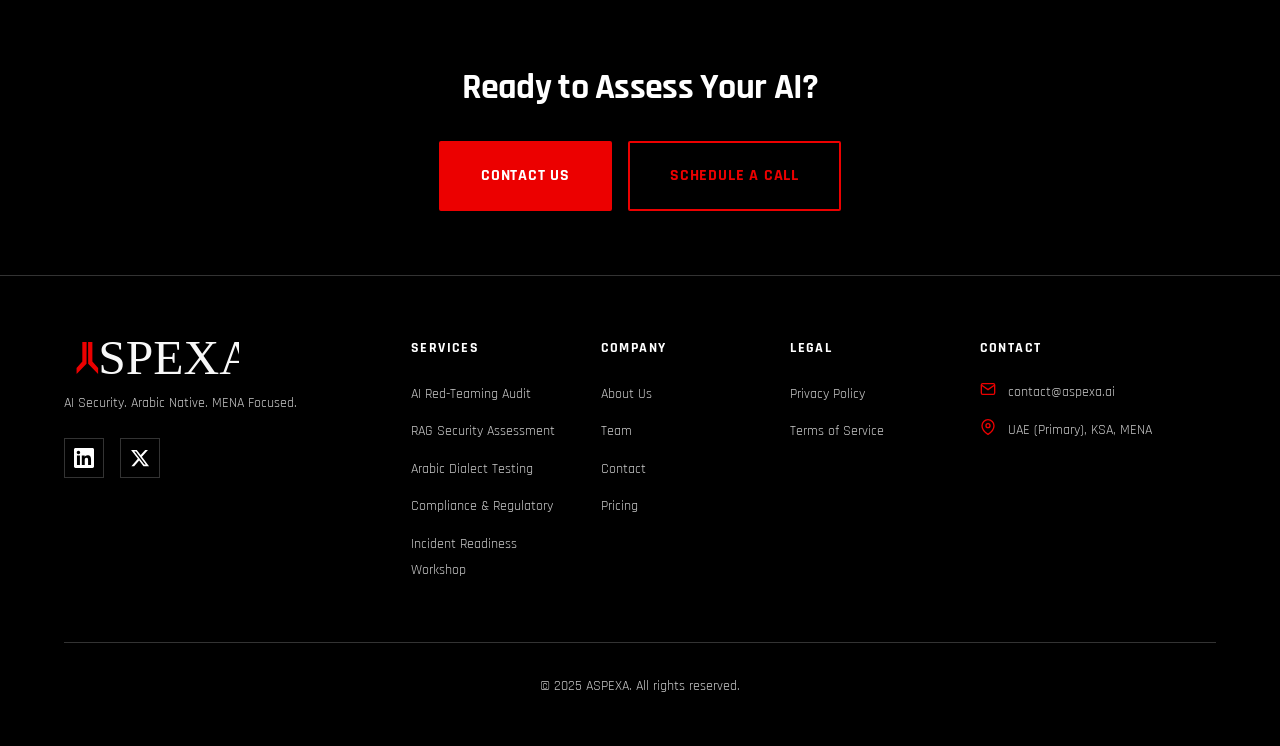
==== commit b696b33d: "Remove duplicate Contact link from header navigation Keep only the "Contact Us" button, remove redun" ====
--- a/about.html
+++ b/about.html
@@ -35,7 +35,6 @@
           <li><a href="services.html" class="navbar-link">Services</a></li>
           <li><a href="team.html" class="navbar-link">Team</a></li>
           <li><a href="about.html" class="navbar-link active">About</a></li>
-          <li><a href="contact.html" class="navbar-link">Contact</a></li>
         </ul>
         <a href="contact.html" class="btn btn-primary">Contact Us</a>
       </div>
@@ -284,19 +283,14 @@
           <img src="logos/SVG/Primary Logo/Aspexa_Logo_2025_Primary_White.svg" alt="ASPEXA" class="footer-brand-logo" width="140" height="40">
           <p class="footer-tagline">AI Security. Arabic Native. MENA Focused.</p>
           <div class="footer-social">
-            <a href="https://instagram.com/aspexa.ai" aria-label="Instagram" target="_blank" rel="noopener noreferrer">
-              <svg width="20" height="20" viewBox="0 0 24 24" fill="currentColor" aria-hidden="true">
-                <path d="M12 2.163c3.204 0 3.584.012 4.85.07 3.252.148 4.771 1.691 4.919 4.919.058 1.265.069 1.645.069 4.849 0 3.205-.012 3.584-.069 4.849-.149 3.225-1.664 4.771-4.919 4.919-1.266.058-1.644.07-4.85.07-3.204 0-3.584-.012-4.849-.07-3.26-.149-4.771-1.699-4.919-4.92-.058-1.265-.07-1.644-.07-4.849 0-3.204.013-3.583.07-4.849.149-3.227 1.664-4.771 4.919-4.919 1.266-.057 1.645-.069 4.849-.069zm0-2.163c-3.259 0-3.667.014-4.947.072-4.358.2-6.78 2.618-6.98 6.98-.059 1.281-.073 1.689-.073 4.948 0 3.259.014 3.668.072 4.948.2 4.358 2.618 6.78 6.98 6.98 1.281.058 1.689.072 4.948.072 3.259 0 3.668-.014 4.948-.072 4.354-.2 6.782-2.618 6.979-6.98.059-1.28.073-1.689.073-4.948 0-3.259-.014-3.667-.072-4.947-.196-4.354-2.617-6.78-6.979-6.98-1.281-.059-1.69-.073-4.949-.073zm0 5.838c-3.403 0-6.162 2.759-6.162 6.162s2.759 6.163 6.162 6.163 6.162-2.759 6.162-6.163c0-3.403-2.759-6.162-6.162-6.162zm0 10.162c-2.209 0-4-1.79-4-4 0-2.209 1.791-4 4-4s4 1.791 4 4c0 2.21-1.791 4-4 4zm6.406-11.845c-.796 0-1.441.645-1.441 1.44s.645 1.44 1.441 1.44c.795 0 1.439-.645 1.439-1.44s-.644-1.44-1.439-1.44z"/>
-              </svg>
-            </a>
-            <a href="https://twitter.com/aspexa_ai" aria-label="X (Twitter)" target="_blank" rel="noopener noreferrer">
-              <svg width="20" height="20" viewBox="0 0 24 24" fill="currentColor" aria-hidden="true">
-                <path d="M18.244 2.25h3.308l-7.227 8.26 8.502 11.24H16.17l-5.214-6.817L4.99 21.75H1.68l7.73-8.835L1.254 2.25H8.08l4.713 6.231zm-1.161 17.52h1.833L7.084 4.126H5.117z"/>
-              </svg>
-            </a>
             <a href="https://linkedin.com/company/aspexa" aria-label="LinkedIn" target="_blank" rel="noopener noreferrer">
               <svg width="20" height="20" viewBox="0 0 24 24" fill="currentColor" aria-hidden="true">
                 <path d="M20.447 20.452h-3.554v-5.569c0-1.328-.027-3.037-1.852-3.037-1.853 0-2.136 1.445-2.136 2.939v5.667H9.351V9h3.414v1.561h.046c.477-.9 1.637-1.85 3.37-1.85 3.601 0 4.267 2.37 4.267 5.455v6.286zM5.337 7.433c-1.144 0-2.063-.926-2.063-2.065 0-1.138.92-2.063 2.063-2.063 1.14 0 2.064.925 2.064 2.063 0 1.139-.925 2.065-2.064 2.065zm1.782 13.019H3.555V9h3.564v11.452zM22.225 0H1.771C.792 0 0 .774 0 1.729v20.542C0 23.227.792 24 1.771 24h20.451C23.2 24 24 23.227 24 22.271V1.729C24 .774 23.2 0 22.222 0h.003z"/>
+              </svg>
+            </a>
+            <a href="https://twitter.com/aspexa_ai" aria-label="Twitter" target="_blank" rel="noopener noreferrer">
+              <svg width="20" height="20" viewBox="0 0 24 24" fill="currentColor" aria-hidden="true">
+                <path d="M18.244 2.25h3.308l-7.227 8.26 8.502 11.24H16.17l-5.214-6.817L4.99 21.75H1.68l7.73-8.835L1.254 2.25H8.08l4.713 6.231zm-1.161 17.52h1.833L7.084 4.126H5.117z"/>
               </svg>
             </a>
           </div>
@@ -338,14 +332,14 @@
               <path d="M4 4h16c1.1 0 2 .9 2 2v12c0 1.1-.9 2-2 2H4c-1.1 0-2-.9-2-2V6c0-1.1.9-2 2-2z"></path>
               <polyline points="22,6 12,13 2,6"></polyline>
             </svg>
-            <span>info@aspexa.tech</span>
+            <span>contact@aspexa.ai</span>
           </div>
           <div class="footer-contact-item">
             <svg width="16" height="16" viewBox="0 0 24 24" fill="none" stroke="currentColor" stroke-width="2" aria-hidden="true">
               <path d="M21 10c0 7-9 13-9 13s-9-6-9-13a9 9 0 0 1 18 0z"></path>
               <circle cx="12" cy="10" r="3"></circle>
             </svg>
-            <span>United Arab Emirates</span>
+            <span>UAE (Primary), KSA, MENA</span>
           </div>
         </div>
       </div>
--- a/css/styles.css
+++ b/css/styles.css
@@ -1141,62 +1141,85 @@
 .team-leadership-grid {
   display: grid;
   grid-template-columns: repeat(3, 1fr);
-  gap: var(--space-6);
+  gap: var(--space-8);
+  justify-items: center;
 }
 
 .team-exec-grid {
   display: grid;
-  grid-template-columns: repeat(2, 1fr);
-  gap: var(--space-6);
-  max-width: 800px;
+  grid-template-columns: repeat(3, 1fr);
+  gap: var(--space-8);
+  justify-items: center;
 }
 
 .team-tech-grid {
   display: grid;
-  grid-template-columns: repeat(5, 1fr);
-  gap: var(--space-5);
+  grid-template-columns: repeat(3, 1fr);
+  gap: var(--space-8);
+  justify-items: center;
 }
 
 /* Team Member Card - Dark Professional */
 .team-member-card {
-  background: linear-gradient(180deg, rgba(255,255,255,0.03) 0%, rgba(255,255,255,0.01) 100%);
-  border: 1px solid rgba(255, 255, 255, 0.08);
+  background: transparent;
+  border: none;
   border-radius: 16px;
-  padding: var(--space-8);
+  padding: var(--space-4);
   text-align: center;
-  transition: border-color 0.3s ease, transform 0.3s ease;
+  transition: transform 0.3s ease;
 }
 
 .team-member-card:hover {
-  border-color: rgba(236, 0, 0, 0.3);
   transform: translateY(-4px);
 }
 
 /* Featured Card (Co-Founders) */
 .team-member-featured {
-  background: linear-gradient(180deg, rgba(236, 0, 0, 0.08) 0%, rgba(236, 0, 0, 0.02) 100%);
-  border-color: rgba(236, 0, 0, 0.2);
+  background: transparent;
 }
 
 .team-member-featured:hover {
-  border-color: rgba(236, 0, 0, 0.5);
+  /* No border change needed */
 }
 
 /* Team Member Image */
 .team-member-image {
-  width: 100px;
-  height: 100px;
+  width: 280px;
+  height: 320px;
   margin: 0 auto var(--space-5);
-  border-radius: 50%;
+  border-radius: 12px;
   overflow: hidden;
   background: linear-gradient(135deg, rgba(255,255,255,0.1) 0%, rgba(255,255,255,0.05) 100%);
-  border: 2px solid rgba(255, 255, 255, 0.1);
+  position: relative;
 }
 
 .team-member-featured .team-member-image {
-  width: 120px;
-  height: 120px;
-  border-color: rgba(236, 0, 0, 0.3);
+  width: 280px;
+  height: 320px;
+}
+
+/* Red overlay effect on hover */
+.team-member-image::after {
+  content: '';
+  position: absolute;
+  top: 0;
+  left: 0;
+  right: 0;
+  bottom: 0;
+  background: linear-gradient(135deg, rgba(236, 0, 0, 0.6) 0%, rgba(180, 0, 0, 0.4) 100%);
+  opacity: 0;
+  transition: opacity var(--transition-base);
+  pointer-events: none;
+  mix-blend-mode: multiply;
+}
+
+.team-member-card:hover .team-member-image::after {
+  opacity: 1;
+}
+
+/* Add red glow on hover */
+.team-member-card:hover .team-member-image {
+  box-shadow: 0 0 30px rgba(236, 0, 0, 0.4), 0 0 60px rgba(236, 0, 0, 0.2);
 }
 
 .team-member-placeholder {
@@ -1213,11 +1236,12 @@
   height: 100%;
   object-fit: cover;
   filter: grayscale(100%);
-  transition: filter var(--transition-base);
+  transition: filter var(--transition-base), transform var(--transition-base);
 }
 
 .team-member-card:hover .team-member-image img {
   filter: grayscale(0%);
+  transform: scale(1.05);
 }
 
 /* Team Member Info */
@@ -1240,9 +1264,10 @@
 
 .team-member-role {
   font-size: var(--font-size-sm);
-  color: var(--color-text-light);
+  color: var(--color-accent-red);
   margin-bottom: var(--space-4);
   line-height: 1.4;
+  font-weight: 500;
 }
 
 .team-member-featured .team-member-role {
@@ -1265,8 +1290,8 @@
 }
 
 .team-member-linkedin:hover {
-  background: #0077b5;
-  border-color: #0077b5;
+  background: var(--color-accent-red);
+  border-color: var(--color-accent-red);
   color: var(--color-white);
 }
 
@@ -1645,6 +1670,10 @@
     grid-template-columns: repeat(3, 1fr);
   }
 
+  .team-exec-grid {
+    grid-template-columns: repeat(3, 1fr);
+  }
+
   .team-tech-grid {
     grid-template-columns: repeat(3, 1fr);
   }
@@ -1698,18 +1727,26 @@
 
   .team-leadership-grid {
     grid-template-columns: 1fr;
-    max-width: 400px;
+    max-width: 320px;
     margin: 0 auto;
   }
 
   .team-exec-grid {
     grid-template-columns: 1fr;
-    max-width: 400px;
+    max-width: 320px;
     margin: 0 auto;
   }
 
   .team-tech-grid {
-    grid-template-columns: repeat(2, 1fr);
+    grid-template-columns: 1fr;
+    max-width: 320px;
+    margin: 0 auto;
+  }
+
+  .team-member-image {
+    width: 100%;
+    max-width: 280px;
+    height: 300px;
   }
 
   .footer-grid {
@@ -1780,8 +1817,14 @@
 
   .team-tech-grid {
     grid-template-columns: 1fr;
-    max-width: 400px;
+    max-width: 300px;
     margin: 0 auto;
+  }
+
+  .team-member-image {
+    width: 100%;
+    max-width: 260px;
+    height: 280px;
   }
 
   .location-grid {
